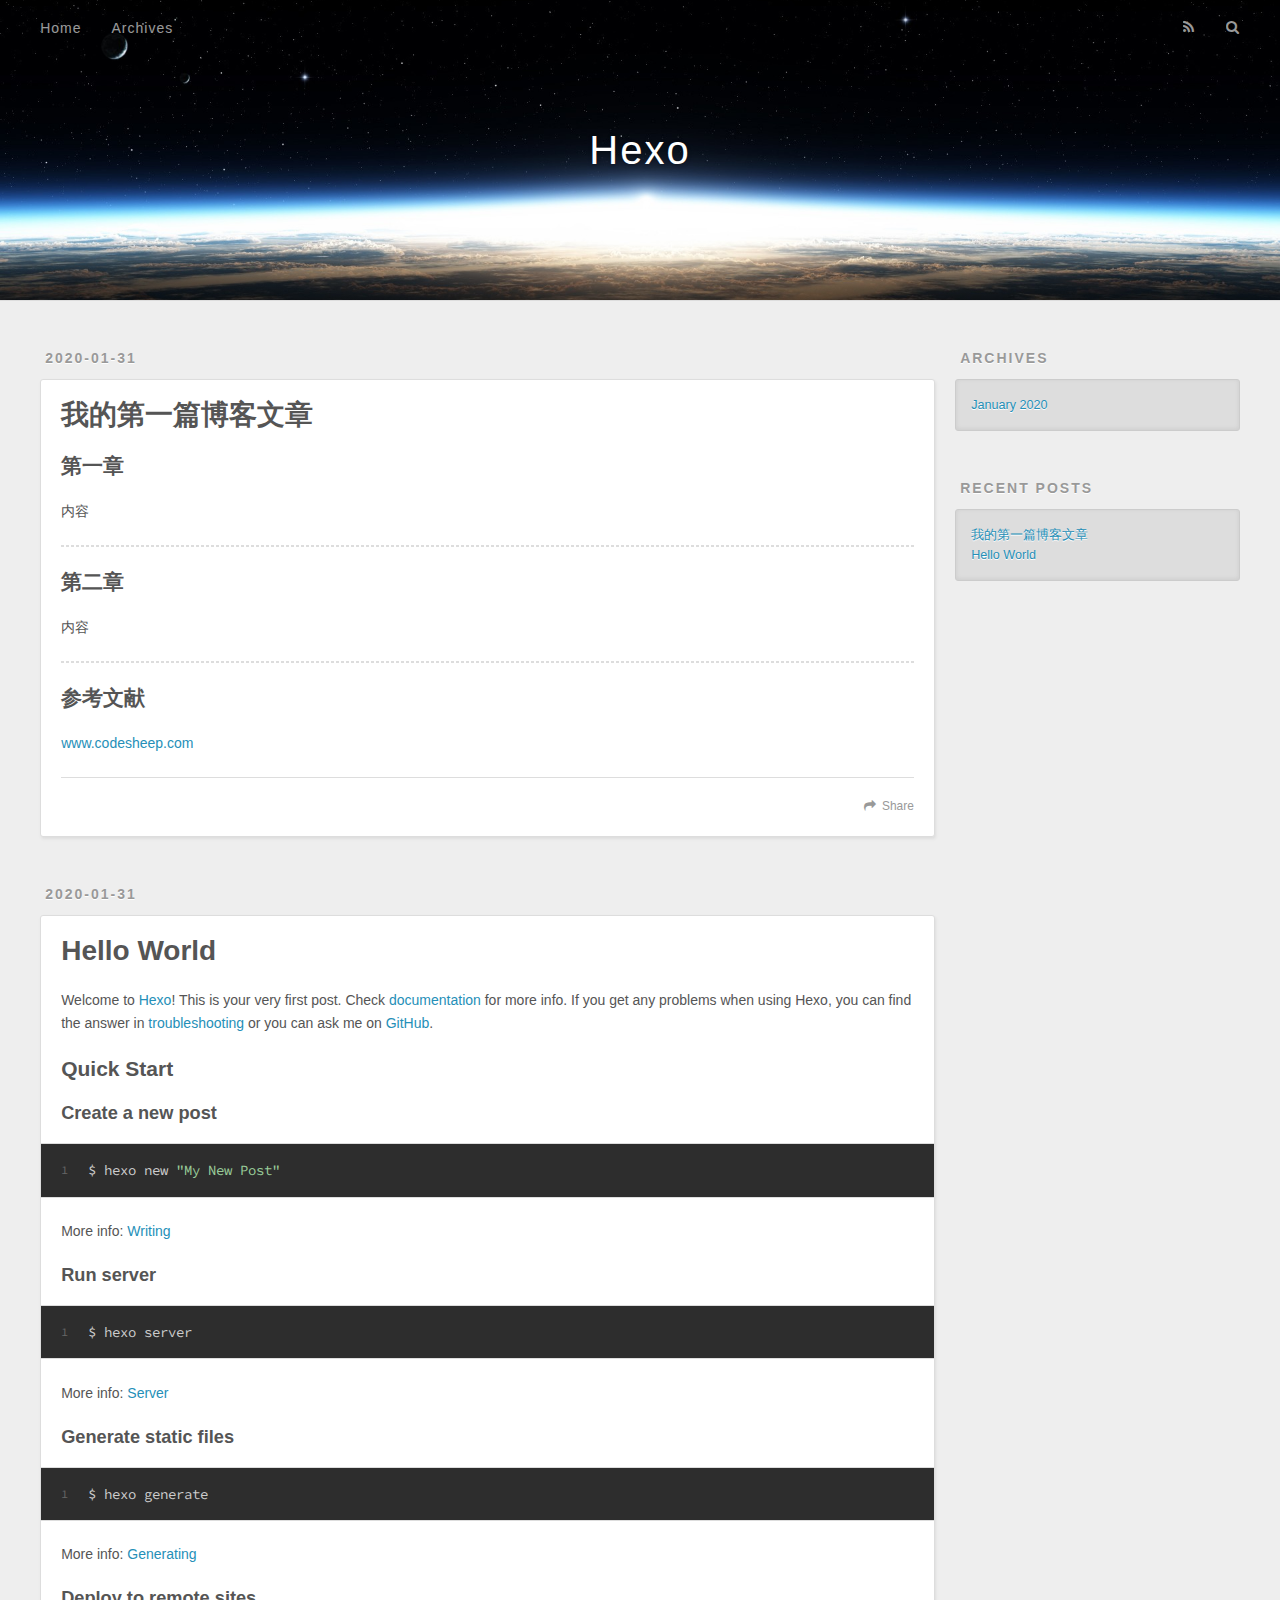
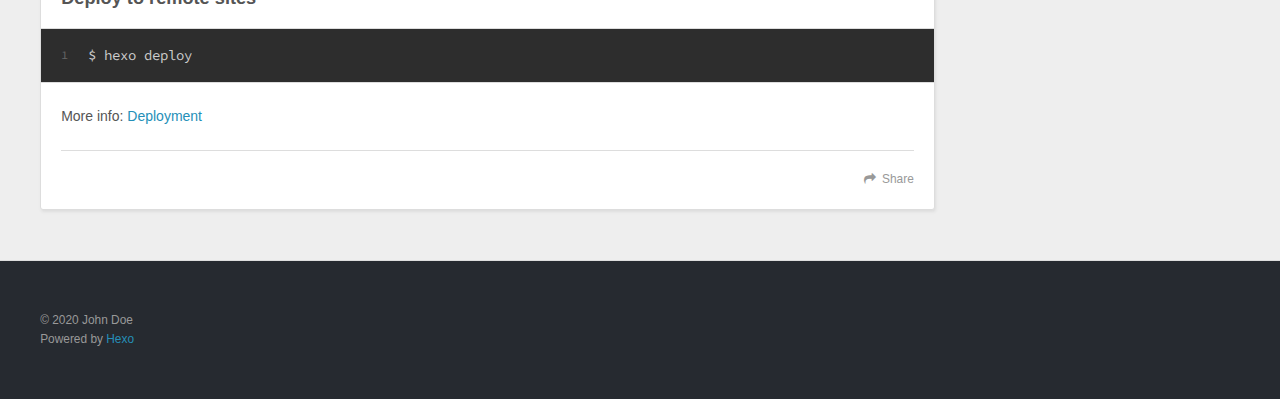
==== index.html @ 56071bf9 "Site updated: 2020-01-31 13:35:33" ====
<!DOCTYPE html>
<html>
<head>
  <meta charset="utf-8">
  

  
  <title>Hexo</title>
  <meta name="viewport" content="width=device-width, initial-scale=1, maximum-scale=1">
  <meta property="og:type" content="website">
<meta property="og:title" content="Hexo">
<meta property="og:url" content="http://yoursite.com/index.html">
<meta property="og:site_name" content="Hexo">
<meta property="og:locale" content="en_US">
<meta property="article:author" content="John Doe">
<meta name="twitter:card" content="summary">
  
    <link rel="alternate" href="/atom.xml" title="Hexo" type="application/atom+xml">
  
  
    <link rel="icon" href="/favicon.png">
  
  
    <link href="//fonts.googleapis.com/css?family=Source+Code+Pro" rel="stylesheet" type="text/css">
  
  
<link rel="stylesheet" href="/css/style.css">

<meta name="generator" content="Hexo 4.2.0"></head>

<body>
  <div id="container">
    <div id="wrap">
      <header id="header">
  <div id="banner"></div>
  <div id="header-outer" class="outer">
    <div id="header-title" class="inner">
      <h1 id="logo-wrap">
        <a href="/" id="logo">Hexo</a>
      </h1>
      
    </div>
    <div id="header-inner" class="inner">
      <nav id="main-nav">
        <a id="main-nav-toggle" class="nav-icon"></a>
        
          <a class="main-nav-link" href="/">Home</a>
        
          <a class="main-nav-link" href="/archives">Archives</a>
        
      </nav>
      <nav id="sub-nav">
        
          <a id="nav-rss-link" class="nav-icon" href="/atom.xml" title="RSS Feed"></a>
        
        <a id="nav-search-btn" class="nav-icon" title="Search"></a>
      </nav>
      <div id="search-form-wrap">
        <form action="//google.com/search" method="get" accept-charset="UTF-8" class="search-form"><input type="search" name="q" class="search-form-input" placeholder="Search"><button type="submit" class="search-form-submit">&#xF002;</button><input type="hidden" name="sitesearch" value="http://yoursite.com"></form>
      </div>
    </div>
  </div>
</header>
      <div class="outer">
        <section id="main">
  
    <article id="post-我的第一篇博客文章" class="article article-type-post" itemscope itemprop="blogPost">
  <div class="article-meta">
    <a href="/2020/01/31/%E6%88%91%E7%9A%84%E7%AC%AC%E4%B8%80%E7%AF%87%E5%8D%9A%E5%AE%A2%E6%96%87%E7%AB%A0/" class="article-date">
  <time datetime="2020-01-31T03:49:19.000Z" itemprop="datePublished">2020-01-31</time>
</a>
    
  </div>
  <div class="article-inner">
    
    
      <header class="article-header">
        
  
    <h1 itemprop="name">
      <a class="article-title" href="/2020/01/31/%E6%88%91%E7%9A%84%E7%AC%AC%E4%B8%80%E7%AF%87%E5%8D%9A%E5%AE%A2%E6%96%87%E7%AB%A0/">我的第一篇博客文章</a>
    </h1>
  

      </header>
    
    <div class="article-entry" itemprop="articleBody">
      
        <h2 id="第一章"><a href="#第一章" class="headerlink" title="第一章"></a>第一章</h2><p>内容</p>
<hr>
<h2 id="第二章"><a href="#第二章" class="headerlink" title="第二章"></a>第二章</h2><p>内容</p>
<hr>
<h2 id="参考文献"><a href="#参考文献" class="headerlink" title="参考文献"></a>参考文献</h2><p><a href="http://www.codesheep.com" target="_blank" rel="noopener">www.codesheep.com</a></p>

      
    </div>
    <footer class="article-footer">
      <a data-url="http://yoursite.com/2020/01/31/%E6%88%91%E7%9A%84%E7%AC%AC%E4%B8%80%E7%AF%87%E5%8D%9A%E5%AE%A2%E6%96%87%E7%AB%A0/" data-id="ck61n4rjo0001m0rb6gcvgv4h" class="article-share-link">Share</a>
      
      
    </footer>
  </div>
  
</article>


  
    <article id="post-hello-world" class="article article-type-post" itemscope itemprop="blogPost">
  <div class="article-meta">
    <a href="/2020/01/31/hello-world/" class="article-date">
  <time datetime="2020-01-31T03:41:50.326Z" itemprop="datePublished">2020-01-31</time>
</a>
    
  </div>
  <div class="article-inner">
    
    
      <header class="article-header">
        
  
    <h1 itemprop="name">
      <a class="article-title" href="/2020/01/31/hello-world/">Hello World</a>
    </h1>
  

      </header>
    
    <div class="article-entry" itemprop="articleBody">
      
        <p>Welcome to <a href="https://hexo.io/" target="_blank" rel="noopener">Hexo</a>! This is your very first post. Check <a href="https://hexo.io/docs/" target="_blank" rel="noopener">documentation</a> for more info. If you get any problems when using Hexo, you can find the answer in <a href="https://hexo.io/docs/troubleshooting.html" target="_blank" rel="noopener">troubleshooting</a> or you can ask me on <a href="https://github.com/hexojs/hexo/issues" target="_blank" rel="noopener">GitHub</a>.</p>
<h2 id="Quick-Start"><a href="#Quick-Start" class="headerlink" title="Quick Start"></a>Quick Start</h2><h3 id="Create-a-new-post"><a href="#Create-a-new-post" class="headerlink" title="Create a new post"></a>Create a new post</h3><figure class="highlight bash"><table><tr><td class="gutter"><pre><span class="line">1</span><br></pre></td><td class="code"><pre><span class="line">$ hexo new <span class="string">"My New Post"</span></span><br></pre></td></tr></table></figure>

<p>More info: <a href="https://hexo.io/docs/writing.html" target="_blank" rel="noopener">Writing</a></p>
<h3 id="Run-server"><a href="#Run-server" class="headerlink" title="Run server"></a>Run server</h3><figure class="highlight bash"><table><tr><td class="gutter"><pre><span class="line">1</span><br></pre></td><td class="code"><pre><span class="line">$ hexo server</span><br></pre></td></tr></table></figure>

<p>More info: <a href="https://hexo.io/docs/server.html" target="_blank" rel="noopener">Server</a></p>
<h3 id="Generate-static-files"><a href="#Generate-static-files" class="headerlink" title="Generate static files"></a>Generate static files</h3><figure class="highlight bash"><table><tr><td class="gutter"><pre><span class="line">1</span><br></pre></td><td class="code"><pre><span class="line">$ hexo generate</span><br></pre></td></tr></table></figure>

<p>More info: <a href="https://hexo.io/docs/generating.html" target="_blank" rel="noopener">Generating</a></p>
<h3 id="Deploy-to-remote-sites"><a href="#Deploy-to-remote-sites" class="headerlink" title="Deploy to remote sites"></a>Deploy to remote sites</h3><figure class="highlight bash"><table><tr><td class="gutter"><pre><span class="line">1</span><br></pre></td><td class="code"><pre><span class="line">$ hexo deploy</span><br></pre></td></tr></table></figure>

<p>More info: <a href="https://hexo.io/docs/one-command-deployment.html" target="_blank" rel="noopener">Deployment</a></p>

      
    </div>
    <footer class="article-footer">
      <a data-url="http://yoursite.com/2020/01/31/hello-world/" data-id="ck61n4ris0000m0rba8dwfz53" class="article-share-link">Share</a>
      
      
    </footer>
  </div>
  
</article>


  


</section>
        
          <aside id="sidebar">
  
    

  
    

  
    
  
    
  <div class="widget-wrap">
    <h3 class="widget-title">Archives</h3>
    <div class="widget">
      <ul class="archive-list"><li class="archive-list-item"><a class="archive-list-link" href="/archives/2020/01/">January 2020</a></li></ul>
    </div>
  </div>


  
    
  <div class="widget-wrap">
    <h3 class="widget-title">Recent Posts</h3>
    <div class="widget">
      <ul>
        
          <li>
            <a href="/2020/01/31/%E6%88%91%E7%9A%84%E7%AC%AC%E4%B8%80%E7%AF%87%E5%8D%9A%E5%AE%A2%E6%96%87%E7%AB%A0/">我的第一篇博客文章</a>
          </li>
        
          <li>
            <a href="/2020/01/31/hello-world/">Hello World</a>
          </li>
        
      </ul>
    </div>
  </div>

  
</aside>
        
      </div>
      <footer id="footer">
  
  <div class="outer">
    <div id="footer-info" class="inner">
      &copy; 2020 John Doe<br>
      Powered by <a href="http://hexo.io/" target="_blank">Hexo</a>
    </div>
  </div>
</footer>
    </div>
    <nav id="mobile-nav">
  
    <a href="/" class="mobile-nav-link">Home</a>
  
    <a href="/archives" class="mobile-nav-link">Archives</a>
  
</nav>
    

<script src="//ajax.googleapis.com/ajax/libs/jquery/2.0.3/jquery.min.js"></script>


  
<link rel="stylesheet" href="/fancybox/jquery.fancybox.css">

  
<script src="/fancybox/jquery.fancybox.pack.js"></script>




<script src="/js/script.js"></script>




  </div>
</body>
</html>
---- css/style.css ----
body {
  width: 100%;
}
body:before,
body:after {
  content: "";
  display: table;
}
body:after {
  clear: both;
}
html,
body,
div,
span,
applet,
object,
iframe,
h1,
h2,
h3,
h4,
h5,
h6,
p,
blockquote,
pre,
a,
abbr,
acronym,
address,
big,
cite,
code,
del,
dfn,
em,
img,
ins,
kbd,
q,
s,
samp,
small,
strike,
strong,
sub,
sup,
tt,
var,
dl,
dt,
dd,
ol,
ul,
li,
fieldset,
form,
label,
legend,
table,
caption,
tbody,
tfoot,
thead,
tr,
th,
td {
  margin: 0;
  padding: 0;
  border: 0;
  outline: 0;
  font-weight: inherit;
  font-style: inherit;
  font-family: inherit;
  font-size: 100%;
  vertical-align: baseline;
}
body {
  line-height: 1;
  color: #000;
  background: #fff;
}
ol,
ul {
  list-style: none;
}
table {
  border-collapse: separate;
  border-spacing: 0;
  vertical-align: middle;
}
caption,
th,
td {
  text-align: left;
  font-weight: normal;
  vertical-align: middle;
}
a img {
  border: none;
}
input,
button {
  margin: 0;
  padding: 0;
}
input::-moz-focus-inner,
button::-moz-focus-inner {
  border: 0;
  padding: 0;
}
@font-face {
  font-family: FontAwesome;
  font-style: normal;
  font-weight: normal;
  src: url("fonts/fontawesome-webfont.eot?v=#4.0.3");
  src: url("fonts/fontawesome-webfont.eot?#iefix&v=#4.0.3") format("embedded-opentype"), url("fonts/fontawesome-webfont.woff?v=#4.0.3") format("woff"), url("fonts/fontawesome-webfont.ttf?v=#4.0.3") format("truetype"), url("fonts/fontawesome-webfont.svg#fontawesomeregular?v=#4.0.3") format("svg");
}
html,
body,
#container {
  height: 100%;
}
body {
  background: #eee;
  font: 14px -apple-system, BlinkMacSystemFont, "Segoe UI", "Roboto", "Oxygen", "Ubuntu", "Cantarell", "Fira Sans", "Droid Sans", "Helvetica Neue", sans-serif;
  -webkit-text-size-adjust: 100%;
}
.outer {
  max-width: 1220px;
  margin: 0 auto;
  padding: 0 20px;
}
.outer:before,
.outer:after {
  content: "";
  display: table;
}
.outer:after {
  clear: both;
}
.inner {
  display: inline;
  float: left;
  width: 98.33333333333333%;
  margin: 0 0.833333333333333%;
}
.left,
.alignleft {
  float: left;
}
.right,
.alignright {
  float: right;
}
.clear {
  clear: both;
}
#container {
  position: relative;
}
.mobile-nav-on {
  overflow: hidden;
}
#wrap {
  height: 100%;
  width: 100%;
  position: absolute;
  top: 0;
  left: 0;
  -webkit-transition: 0.2s ease-out;
  -moz-transition: 0.2s ease-out;
  -ms-transition: 0.2s ease-out;
  transition: 0.2s ease-out;
  z-index: 1;
  background: #eee;
}
.mobile-nav-on #wrap {
  left: 280px;
}
@media screen and (min-width: 768px) {
  #main {
    display: inline;
    float: left;
    width: 73.33333333333333%;
    margin: 0 0.833333333333333%;
  }
}
.article-date,
.article-category-link,
.archive-year,
.widget-title {
  text-decoration: none;
  text-transform: uppercase;
  letter-spacing: 2px;
  color: #999;
  margin-bottom: 1em;
  margin-left: 5px;
  line-height: 1em;
  text-shadow: 0 1px #fff;
  font-weight: bold;
}
.article-inner,
.archive-article-inner {
  background: #fff;
  -webkit-box-shadow: 1px 2px 3px #ddd;
  box-shadow: 1px 2px 3px #ddd;
  border: 1px solid #ddd;
  border-radius: 3px;
}
.article-entry h1,
.widget h1 {
  font-size: 2em;
}
.article-entry h2,
.widget h2 {
  font-size: 1.5em;
}
.article-entry h3,
.widget h3 {
  font-size: 1.3em;
}
.article-entry h4,
.widget h4 {
  font-size: 1.2em;
}
.article-entry h5,
.widget h5 {
  font-size: 1em;
}
.article-entry h6,
.widget h6 {
  font-size: 1em;
  color: #999;
}
.article-entry hr,
.widget hr {
  border: 1px dashed #ddd;
}
.article-entry strong,
.widget strong {
  font-weight: bold;
}
.article-entry em,
.widget em,
.article-entry cite,
.widget cite {
  font-style: italic;
}
.article-entry sup,
.widget sup,
.article-entry sub,
.widget sub {
  font-size: 0.75em;
  line-height: 0;
  position: relative;
  vertical-align: baseline;
}
.article-entry sup,
.widget sup {
  top: -0.5em;
}
.article-entry sub,
.widget sub {
  bottom: -0.2em;
}
.article-entry small,
.widget small {
  font-size: 0.85em;
}
.article-entry acronym,
.widget acronym,
.article-entry abbr,
.widget abbr {
  border-bottom: 1px dotted;
}
.article-entry ul,
.widget ul,
.article-entry ol,
.widget ol,
.article-entry dl,
.widget dl {
  margin: 0 20px;
  line-height: 1.6em;
}
.article-entry ul ul,
.widget ul ul,
.article-entry ol ul,
.widget ol ul,
.article-entry ul ol,
.widget ul ol,
.article-entry ol ol,
.widget ol ol {
  margin-top: 0;
  margin-bottom: 0;
}
.article-entry ul,
.widget ul {
  list-style: disc;
}
.article-entry ol,
.widget ol {
  list-style: decimal;
}
.article-entry dt,
.widget dt {
  font-weight: bold;
}
#header {
  height: 300px;
  position: relative;
  border-bottom: 1px solid #ddd;
}
#header:before,
#header:after {
  content: "";
  position: absolute;
  left: 0;
  right: 0;
  height: 40px;
}
#header:before {
  top: 0;
  background: -webkit-linear-gradient(rgba(0,0,0,0.2), transparent);
  background: -moz-linear-gradient(rgba(0,0,0,0.2), transparent);
  background: -ms-linear-gradient(rgba(0,0,0,0.2), transparent);
  background: linear-gradient(rgba(0,0,0,0.2), transparent);
}
#header:after {
  bottom: 0;
  background: -webkit-linear-gradient(transparent, rgba(0,0,0,0.2));
  background: -moz-linear-gradient(transparent, rgba(0,0,0,0.2));
  background: -ms-linear-gradient(transparent, rgba(0,0,0,0.2));
  background: linear-gradient(transparent, rgba(0,0,0,0.2));
}
#header-outer {
  height: 100%;
  position: relative;
}
#header-inner {
  position: relative;
  overflow: hidden;
}
#banner {
  position: absolute;
  top: 0;
  left: 0;
  width: 100%;
  height: 100%;
  background: url("images/banner.jpg") center #000;
  -webkit-background-size: cover;
  -moz-background-size: cover;
  background-size: cover;
  z-index: -1;
}
#header-title {
  text-align: center;
  height: 40px;
  position: absolute;
  top: 50%;
  left: 0;
  margin-top: -20px;
}
#logo,
#subtitle {
  text-decoration: none;
  color: #fff;
  font-weight: 300;
  text-shadow: 0 1px 4px rgba(0,0,0,0.3);
}
#logo {
  font-size: 40px;
  line-height: 40px;
  letter-spacing: 2px;
}
#subtitle {
  font-size: 16px;
  line-height: 16px;
  letter-spacing: 1px;
}
#subtitle-wrap {
  margin-top: 16px;
}
#main-nav {
  float: left;
  margin-left: -15px;
}
.nav-icon,
.main-nav-link {
  float: left;
  color: #fff;
  opacity: 0.6;
  text-decoration: none;
  text-shadow: 0 1px rgba(0,0,0,0.2);
  -webkit-transition: opacity 0.2s;
  -moz-transition: opacity 0.2s;
  -ms-transition: opacity 0.2s;
  transition: opacity 0.2s;
  display: block;
  padding: 20px 15px;
}
.nav-icon:hover,
.main-nav-link:hover {
  opacity: 1;
}
.nav-icon {
  font-family: FontAwesome;
  text-align: center;
  font-size: 14px;
  width: 14px;
  height: 14px;
  padding: 20px 15px;
  position: relative;
  cursor: pointer;
}
.main-nav-link {
  font-weight: 300;
  letter-spacing: 1px;
}
@media screen and (max-width: 479px) {
  .main-nav-link {
    display: none;
  }
}
#main-nav-toggle {
  display: none;
}
#main-nav-toggle:before {
  content: "\f0c9";
}
@media screen and (max-width: 479px) {
  #main-nav-toggle {
    display: block;
  }
}
#sub-nav {
  float: right;
  margin-right: -15px;
}
#nav-rss-link:before {
  content: "\f09e";
}
#nav-search-btn:before {
  content: "\f002";
}
#search-form-wrap {
  position: absolute;
  top: 15px;
  width: 150px;
  height: 30px;
  right: -150px;
  opacity: 0;
  -webkit-transition: 0.2s ease-out;
  -moz-transition: 0.2s ease-out;
  -ms-transition: 0.2s ease-out;
  transition: 0.2s ease-out;
}
#search-form-wrap.on {
  opacity: 1;
  right: 0;
}
@media screen and (max-width: 479px) {
  #search-form-wrap {
    width: 100%;
    right: -100%;
  }
}
.search-form {
  position: absolute;
  top: 0;
  left: 0;
  right: 0;
  background: #fff;
  padding: 5px 15px;
  border-radius: 15px;
  -webkit-box-shadow: 0 0 10px rgba(0,0,0,0.3);
  box-shadow: 0 0 10px rgba(0,0,0,0.3);
}
.search-form-input {
  border: none;
  background: none;
  color: #555;
  width: 100%;
  font: 13px -apple-system, BlinkMacSystemFont, "Segoe UI", "Roboto", "Oxygen", "Ubuntu", "Cantarell", "Fira Sans", "Droid Sans", "Helvetica Neue", sans-serif;
  outline: none;
}
.search-form-input::-webkit-search-results-decoration,
.search-form-input::-webkit-search-cancel-button {
  -webkit-appearance: none;
}
.search-form-submit {
  position: absolute;
  top: 50%;
  right: 10px;
  margin-top: -7px;
  font: 13px FontAwesome;
  border: none;
  background: none;
  color: #bbb;
  cursor: pointer;
}
.search-form-submit:hover,
.search-form-submit:focus {
  color: #777;
}
.article {
  margin: 50px 0;
}
.article-inner {
  overflow: hidden;
}
.article-meta:before,
.article-meta:after {
  content: "";
  display: table;
}
.article-meta:after {
  clear: both;
}
.article-date {
  float: left;
}
.article-category {
  float: left;
  line-height: 1em;
  color: #ccc;
  text-shadow: 0 1px #fff;
  margin-left: 8px;
}
.article-category:before {
  content: "\2022";
}
.article-category-link {
  margin: 0 12px 1em;
}
.article-header {
  padding: 20px 20px 0;
}
.article-title {
  text-decoration: none;
  font-size: 2em;
  font-weight: bold;
  color: #555;
  line-height: 1.1em;
  -webkit-transition: color 0.2s;
  -moz-transition: color 0.2s;
  -ms-transition: color 0.2s;
  transition: color 0.2s;
}
a.article-title:hover {
  color: #258fb8;
}
.article-entry {
  color: #555;
  padding: 0 20px;
}
.article-entry:before,
.article-entry:after {
  content: "";
  display: table;
}
.article-entry:after {
  clear: both;
}
.article-entry p,
.article-entry table {
  line-height: 1.6em;
  margin: 1.6em 0;
}
.article-entry h1,
.article-entry h2,
.article-entry h3,
.article-entry h4,
.article-entry h5,
.article-entry h6 {
  font-weight: bold;
}
.article-entry h1,
.article-entry h2,
.article-entry h3,
.article-entry h4,
.article-entry h5,
.article-entry h6 {
  line-height: 1.1em;
  margin: 1.1em 0;
}
.article-entry a {
  color: #258fb8;
  text-decoration: none;
}
.article-entry a:hover {
  text-decoration: underline;
}
.article-entry ul,
.article-entry ol,
.article-entry dl {
  margin-top: 1.6em;
  margin-bottom: 1.6em;
}
.article-entry img,
.article-entry video {
  max-width: 100%;
  height: auto;
  display: block;
  margin: auto;
}
.article-entry iframe {
  border: none;
}
.article-entry table {
  width: 100%;
  border-collapse: collapse;
  border-spacing: 0;
}
.article-entry th {
  font-weight: bold;
  border-bottom: 3px solid #ddd;
  padding-bottom: 0.5em;
}
.article-entry td {
  border-bottom: 1px solid #ddd;
  padding: 10px 0;
}
.article-entry blockquote {
  font-family: Georgia, "Times New Roman", serif;
  font-size: 1.4em;
  margin: 1.6em 20px;
  text-align: center;
}
.article-entry blockquote footer {
  font-size: 14px;
  margin: 1.6em 0;
  font-family: -apple-system, BlinkMacSystemFont, "Segoe UI", "Roboto", "Oxygen", "Ubuntu", "Cantarell", "Fira Sans", "Droid Sans", "Helvetica Neue", sans-serif;
}
.article-entry blockquote footer cite:before {
  content: "—";
  padding: 0 0.5em;
}
.article-entry .pullquote {
  text-align: left;
  width: 45%;
  margin: 0;
}
.article-entry .pullquote.left {
  margin-left: 0.5em;
  margin-right: 1em;
}
.article-entry .pullquote.right {
  margin-right: 0.5em;
  margin-left: 1em;
}
.article-entry .caption {
  color: #999;
  display: block;
  font-size: 0.9em;
  margin-top: 0.5em;
  position: relative;
  text-align: center;
}
.article-entry .video-container {
  position: relative;
  padding-top: 56.25%;
  height: 0;
  overflow: hidden;
}
.article-entry .video-container iframe,
.article-entry .video-container object,
.article-entry .video-container embed {
  position: absolute;
  top: 0;
  left: 0;
  width: 100%;
  height: 100%;
  margin-top: 0;
}
.article-more-link a {
  display: inline-block;
  line-height: 1em;
  padding: 6px 15px;
  border-radius: 15px;
  background: #eee;
  color: #999;
  text-shadow: 0 1px #fff;
  text-decoration: none;
}
.article-more-link a:hover {
  background: #258fb8;
  color: #fff;
  text-decoration: none;
  text-shadow: 0 1px #1e7293;
}
.article-footer {
  font-size: 0.85em;
  line-height: 1.6em;
  border-top: 1px solid #ddd;
  padding-top: 1.6em;
  margin: 0 20px 20px;
}
.article-footer:before,
.article-footer:after {
  content: "";
  display: table;
}
.article-footer:after {
  clear: both;
}
.article-footer a {
  color: #999;
  text-decoration: none;
}
.article-footer a:hover {
  color: #555;
}
.article-tag-list-item {
  float: left;
  margin-right: 10px;
}
.article-tag-list-link:before {
  content: "#";
}
.article-comment-link {
  float: right;
}
.article-comment-link:before {
  content: "\f075";
  font-family: FontAwesome;
  padding-right: 8px;
}
.article-share-link {
  cursor: pointer;
  float: right;
  margin-left: 20px;
}
.article-share-link:before {
  content: "\f064";
  font-family: FontAwesome;
  padding-right: 6px;
}
#article-nav {
  position: relative;
}
#article-nav:before,
#article-nav:after {
  content: "";
  display: table;
}
#article-nav:after {
  clear: both;
}
@media screen and (min-width: 768px) {
  #article-nav {
    margin: 50px 0;
  }
  #article-nav:before {
    width: 8px;
    height: 8px;
    position: absolute;
    top: 50%;
    left: 50%;
    margin-top: -4px;
    margin-left: -4px;
    content: "";
    border-radius: 50%;
    background: #ddd;
    -webkit-box-shadow: 0 1px 2px #fff;
    box-shadow: 0 1px 2px #fff;
  }
}
.article-nav-link-wrap {
  text-decoration: none;
  text-shadow: 0 1px #fff;
  color: #999;
  -webkit-box-sizing: border-box;
  -moz-box-sizing: border-box;
  box-sizing: border-box;
  margin-top: 50px;
  text-align: center;
  display: block;
}
.article-nav-link-wrap:hover {
  color: #555;
}
@media screen and (min-width: 768px) {
  .article-nav-link-wrap {
    width: 50%;
    margin-top: 0;
  }
}
@media screen and (min-width: 768px) {
  #article-nav-newer {
    float: left;
    text-align: right;
    padding-right: 20px;
  }
}
@media screen and (min-width: 768px) {
  #article-nav-older {
    float: right;
    text-align: left;
    padding-left: 20px;
  }
}
.article-nav-caption {
  text-transform: uppercase;
  letter-spacing: 2px;
  color: #ddd;
  line-height: 1em;
  font-weight: bold;
}
#article-nav-newer .article-nav-caption {
  margin-right: -2px;
}
.article-nav-title {
  font-size: 0.85em;
  line-height: 1.6em;
  margin-top: 0.5em;
}
.article-share-box {
  position: absolute;
  display: none;
  background: #fff;
  -webkit-box-shadow: 1px 2px 10px rgba(0,0,0,0.2);
  box-shadow: 1px 2px 10px rgba(0,0,0,0.2);
  border-radius: 3px;
  margin-left: -145px;
  overflow: hidden;
  z-index: 1;
}
.article-share-box.on {
  display: block;
}
.article-share-input {
  width: 100%;
  background: none;
  -webkit-box-sizing: border-box;
  -moz-box-sizing: border-box;
  box-sizing: border-box;
  font: 14px -apple-system, BlinkMacSystemFont, "Segoe UI", "Roboto", "Oxygen", "Ubuntu", "Cantarell", "Fira Sans", "Droid Sans", "Helvetica Neue", sans-serif;
  padding: 0 15px;
  color: #555;
  outline: none;
  border: 1px solid #ddd;
  border-radius: 3px 3px 0 0;
  height: 36px;
  line-height: 36px;
}
.article-share-links {
  background: #eee;
}
.article-share-links:before,
.article-share-links:after {
  content: "";
  display: table;
}
.article-share-links:after {
  clear: both;
}
.article-share-twitter,
.article-share-facebook,
.article-share-pinterest,
.article-share-google {
  width: 50px;
  height: 36px;
  display: block;
  float: left;
  position: relative;
  color: #999;
  text-shadow: 0 1px #fff;
}
.article-share-twitter:before,
.article-share-facebook:before,
.article-share-pinterest:before,
.article-share-google:before {
  font-size: 20px;
  font-family: FontAwesome;
  width: 20px;
  height: 20px;
  position: absolute;
  top: 50%;
  left: 50%;
  margin-top: -10px;
  margin-left: -10px;
  text-align: center;
}
.article-share-twitter:hover,
.article-share-facebook:hover,
.article-share-pinterest:hover,
.article-share-google:hover {
  color: #fff;
}
.article-share-twitter:before {
  content: "\f099";
}
.article-share-twitter:hover {
  background: #00aced;
  text-shadow: 0 1px #008abe;
}
.article-share-facebook:before {
  content: "\f09a";
}
.article-share-facebook:hover {
  background: #3b5998;
  text-shadow: 0 1px #2f477a;
}
.article-share-pinterest:before {
  content: "\f0d2";
}
.article-share-pinterest:hover {
  background: #cb2027;
  text-shadow: 0 1px #a21a1f;
}
.article-share-google:before {
  content: "\f0d5";
}
.article-share-google:hover {
  background: #dd4b39;
  text-shadow: 0 1px #be3221;
}
.article-gallery {
  background: #000;
  position: relative;
}
.article-gallery-photos {
  position: relative;
  overflow: hidden;
}
.article-gallery-img {
  display: none;
  max-width: 100%;
}
.article-gallery-img:first-child {
  display: block;
}
.article-gallery-img.loaded {
  position: absolute;
  display: block;
}
.article-gallery-img img {
  display: block;
  max-width: 100%;
  margin: 0 auto;
}
#comments {
  background: #fff;
  -webkit-box-shadow: 1px 2px 3px #ddd;
  box-shadow: 1px 2px 3px #ddd;
  padding: 20px;
  border: 1px solid #ddd;
  border-radius: 3px;
  margin: 50px 0;
}
#comments a {
  color: #258fb8;
}
.archives-wrap {
  margin: 50px 0;
}
.archives:before,
.archives:after {
  content: "";
  display: table;
}
.archives:after {
  clear: both;
}
.archive-year-wrap {
  margin-bottom: 1em;
}
.archives {
  -webkit-column-gap: 10px;
  -moz-column-gap: 10px;
  column-gap: 10px;
}
@media screen and (min-width: 480px) and (max-width: 767px) {
  .archives {
    -webkit-column-count: 2;
    -moz-column-count: 2;
    column-count: 2;
  }
}
@media screen and (min-width: 768px) {
  .archives {
    -webkit-column-count: 3;
    -moz-column-count: 3;
    column-count: 3;
  }
}
.archive-article {
  -webkit-column-break-inside: avoid;
  page-break-inside: avoid;
  overflow: hidden;
  break-inside: avoid-column;
}
.archive-article-inner {
  padding: 10px;
  margin-bottom: 15px;
}
.archive-article-title {
  text-decoration: none;
  font-weight: bold;
  color: #555;
  -webkit-transition: color 0.2s;
  -moz-transition: color 0.2s;
  -ms-transition: color 0.2s;
  transition: color 0.2s;
  line-height: 1.6em;
}
.archive-article-title:hover {
  color: #258fb8;
}
.archive-article-footer {
  margin-top: 1em;
}
.archive-article-date {
  color: #999;
  text-decoration: none;
  font-size: 0.85em;
  line-height: 1em;
  margin-bottom: 0.5em;
  display: block;
}
#page-nav {
  margin: 50px auto;
  background: #fff;
  -webkit-box-shadow: 1px 2px 3px #ddd;
  box-shadow: 1px 2px 3px #ddd;
  border: 1px solid #ddd;
  border-radius: 3px;
  text-align: center;
  color: #999;
  overflow: hidden;
}
#page-nav:before,
#page-nav:after {
  content: "";
  display: table;
}
#page-nav:after {
  clear: both;
}
#page-nav a,
#page-nav span {
  padding: 10px 20px;
  line-height: 1;
  height: 2ex;
}
#page-nav a {
  color: #999;
  text-decoration: none;
}
#page-nav a:hover {
  background: #999;
  color: #fff;
}
#page-nav .prev {
  float: left;
}
#page-nav .next {
  float: right;
}
#page-nav .page-number {
  display: inline-block;
}
@media screen and (max-width: 479px) {
  #page-nav .page-number {
    display: none;
  }
}
#page-nav .current {
  color: #555;
  font-weight: bold;
}
#page-nav .space {
  color: #ddd;
}
#footer {
  background: #262a30;
  padding: 50px 0;
  border-top: 1px solid #ddd;
  color: #999;
}
#footer a {
  color: #258fb8;
  text-decoration: none;
}
#footer a:hover {
  text-decoration: underline;
}
#footer-info {
  line-height: 1.6em;
  font-size: 0.85em;
}
.article-entry pre,
.article-entry .highlight {
  background: #2d2d2d;
  margin: 0 -20px;
  padding: 15px 20px;
  border-style: solid;
  border-color: #ddd;
  border-width: 1px 0;
  overflow: auto;
  color: #ccc;
  line-height: 22.400000000000002px;
}
.article-entry .highlight .gutter pre,
.article-entry .gist .gist-file .gist-data .line-numbers {
  color: #666;
  font-size: 0.85em;
}
.article-entry pre,
.article-entry code {
  font-family: "Source Code Pro", Consolas, Monaco, Menlo, Consolas, monospace;
}
.article-entry code {
  background: #eee;
  text-shadow: 0 1px #fff;
  padding: 0 0.3em;
}
.article-entry pre code {
  background: none;
  text-shadow: none;
  padding: 0;
}
.article-entry .highlight pre {
  border: none;
  margin: 0;
  padding: 0;
}
.article-entry .highlight table {
  margin: 0;
  width: auto;
}
.article-entry .highlight td {
  border: none;
  padding: 0;
}
.article-entry .highlight figcaption {
  font-size: 0.85em;
  color: #999;
  line-height: 1em;
  margin-bottom: 1em;
}
.article-entry .highlight figcaption:before,
.article-entry .highlight figcaption:after {
  content: "";
  display: table;
}
.article-entry .highlight figcaption:after {
  clear: both;
}
.article-entry .highlight figcaption a {
  float: right;
}
.article-entry .highlight .gutter pre {
  text-align: right;
  padding-right: 20px;
}
.article-entry .highlight .line {
  height: 22.400000000000002px;
}
.article-entry .highlight .line.marked {
  background: #515151;
}
.article-entry .gist {
  margin: 0 -20px;
  border-style: solid;
  border-color: #ddd;
  border-width: 1px 0;
  background: #2d2d2d;
  padding: 15px 20px 15px 0;
}
.article-entry .gist .gist-file {
  border: none;
  font-family: "Source Code Pro", Consolas, Monaco, Menlo, Consolas, monospace;
  margin: 0;
}
.article-entry .gist .gist-file .gist-data {
  background: none;
  border: none;
}
.article-entry .gist .gist-file .gist-data .line-numbers {
  background: none;
  border: none;
  padding: 0 20px 0 0;
}
.article-entry .gist .gist-file .gist-data .line-data {
  padding: 0 !important;
}
.article-entry .gist .gist-file .highlight {
  margin: 0;
  padding: 0;
  border: none;
}
.article-entry .gist .gist-file .gist-meta {
  background: #2d2d2d;
  color: #999;
  font: 0.85em -apple-system, BlinkMacSystemFont, "Segoe UI", "Roboto", "Oxygen", "Ubuntu", "Cantarell", "Fira Sans", "Droid Sans", "Helvetica Neue", sans-serif;
  text-shadow: 0 0;
  padding: 0;
  margin-top: 1em;
  margin-left: 20px;
}
.article-entry .gist .gist-file .gist-meta a {
  color: #258fb8;
  font-weight: normal;
}
.article-entry .gist .gist-file .gist-meta a:hover {
  text-decoration: underline;
}
pre .comment,
pre .title {
  color: #999;
}
pre .variable,
pre .attribute,
pre .tag,
pre .regexp,
pre .ruby .constant,
pre .xml .tag .title,
pre .xml .pi,
pre .xml .doctype,
pre .html .doctype,
pre .css .id,
pre .css .class,
pre .css .pseudo {
  color: #f2777a;
}
pre .number,
pre .preprocessor,
pre .built_in,
pre .literal,
pre .params,
pre .constant {
  color: #f99157;
}
pre .class,
pre .ruby .class .title,
pre .css .rules .attribute {
  color: #9c9;
}
pre .string,
pre .value,
pre .inheritance,
pre .header,
pre .ruby .symbol,
pre .xml .cdata {
  color: #9c9;
}
pre .css .hexcolor {
  color: #6cc;
}
pre .function,
pre .python .decorator,
pre .python .title,
pre .ruby .function .title,
pre .ruby .title .keyword,
pre .perl .sub,
pre .javascript .title,
pre .coffeescript .title {
  color: #69c;
}
pre .keyword,
pre .javascript .function {
  color: #c9c;
}
@media screen and (max-width: 479px) {
  #mobile-nav {
    position: absolute;
    top: 0;
    left: 0;
    width: 280px;
    height: 100%;
    background: #191919;
    border-right: 1px solid #fff;
  }
}
@media screen and (max-width: 479px) {
  .mobile-nav-link {
    display: block;
    color: #999;
    text-decoration: none;
    padding: 15px 20px;
    font-weight: bold;
  }
  .mobile-nav-link:hover {
    color: #fff;
  }
}
@media screen and (min-width: 768px) {
  #sidebar {
    display: inline;
    float: left;
    width: 23.333333333333332%;
    margin: 0 0.833333333333333%;
  }
}
.widget-wrap {
  margin: 50px 0;
}
.widget {
  color: #777;
  text-shadow: 0 1px #fff;
  background: #ddd;
  -webkit-box-shadow: 0 -1px 4px #ccc inset;
  box-shadow: 0 -1px 4px #ccc inset;
  border: 1px solid #ccc;
  padding: 15px;
  border-radius: 3px;
}
.widget a {
  color: #258fb8;
  text-decoration: none;
}
.widget a:hover {
  text-decoration: underline;
}
.widget ul ul,
.widget ol ul,
.widget dl ul,
.widget ul ol,
.widget ol ol,
.widget dl ol,
.widget ul dl,
.widget ol dl,
.widget dl dl {
  margin-left: 15px;
  list-style: disc;
}
.widget {
  line-height: 1.6em;
  word-wrap: break-word;
  font-size: 0.9em;
}
.widget ul,
.widget ol {
  list-style: none;
  margin: 0;
}
.widget ul ul,
.widget ol ul,
.widget ul ol,
.widget ol ol {
  margin: 0 20px;
}
.widget ul ul,
.widget ol ul {
  list-style: disc;
}
.widget ul ol,
.widget ol ol {
  list-style: decimal;
}
.category-list-count,
.tag-list-count,
.archive-list-count {
  padding-left: 5px;
  color: #999;
  font-size: 0.85em;
}
.category-list-count:before,
.tag-list-count:before,
.archive-list-count:before {
  content: "(";
}
.category-list-count:after,
.tag-list-count:after,
.archive-list-count:after {
  content: ")";
}
.tagcloud a {
  margin-right: 5px;
  display: inline-block;
}
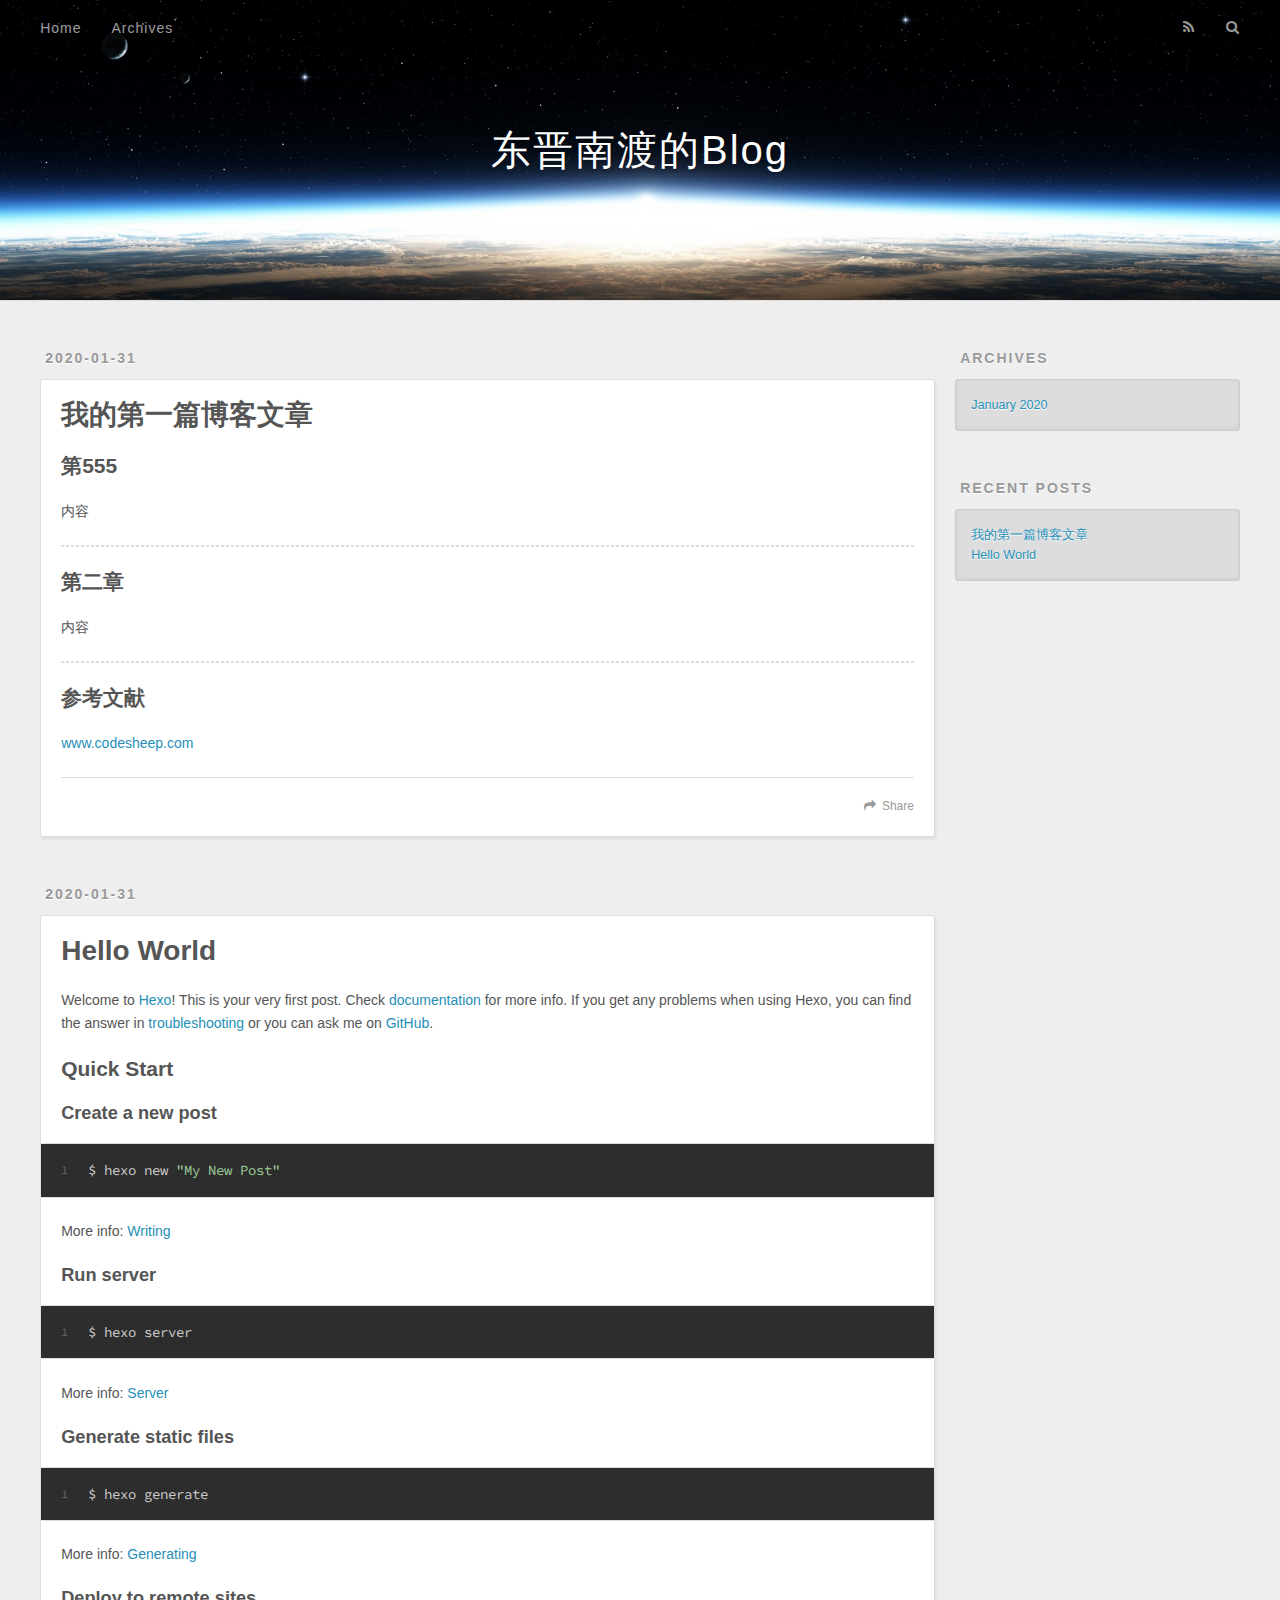
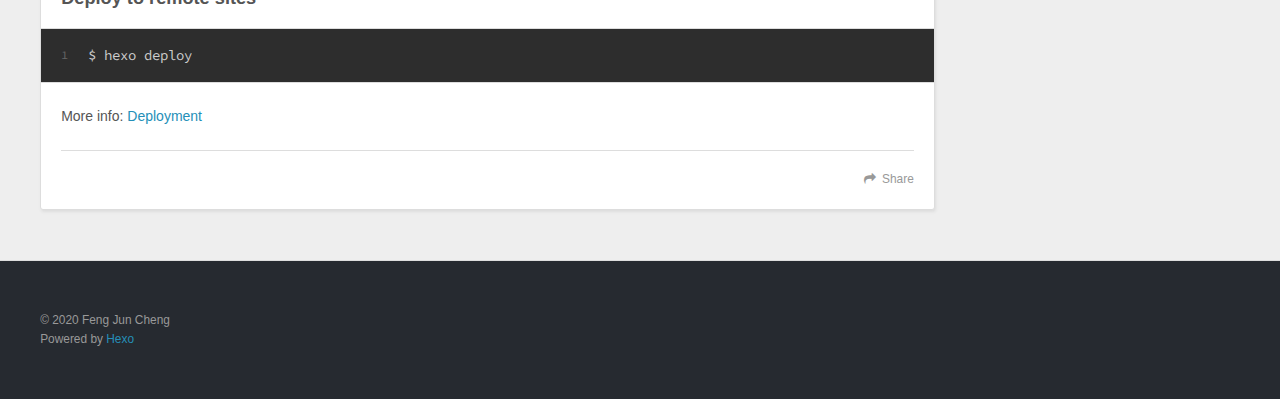
==== commit c4b584b2: "Site updated: 2020-01-31 13:47:40" ====
--- a/index.html
+++ b/index.html
@@ -5,17 +5,17 @@
   
 
   
-  <title>Hexo</title>
+  <title>东晋南渡的Blog</title>
   <meta name="viewport" content="width=device-width, initial-scale=1, maximum-scale=1">
   <meta property="og:type" content="website">
-<meta property="og:title" content="Hexo">
+<meta property="og:title" content="东晋南渡的Blog">
 <meta property="og:url" content="http://yoursite.com/index.html">
-<meta property="og:site_name" content="Hexo">
+<meta property="og:site_name" content="东晋南渡的Blog">
 <meta property="og:locale" content="en_US">
-<meta property="article:author" content="John Doe">
+<meta property="article:author" content="Feng Jun Cheng">
 <meta name="twitter:card" content="summary">
   
-    <link rel="alternate" href="/atom.xml" title="Hexo" type="application/atom+xml">
+    <link rel="alternate" href="/atom.xml" title="东晋南渡的Blog" type="application/atom+xml">
   
   
     <link rel="icon" href="/favicon.png">
@@ -36,7 +36,7 @@
   <div id="header-outer" class="outer">
     <div id="header-title" class="inner">
       <h1 id="logo-wrap">
-        <a href="/" id="logo">Hexo</a>
+        <a href="/" id="logo">东晋南渡的Blog</a>
       </h1>
       
     </div>
@@ -86,7 +86,7 @@
     
     <div class="article-entry" itemprop="articleBody">
       
-        <h2 id="第一章"><a href="#第一章" class="headerlink" title="第一章"></a>第一章</h2><p>内容</p>
+        <h2 id="第555"><a href="#第555" class="headerlink" title="第555"></a>第555</h2><p>内容</p>
 <hr>
 <h2 id="第二章"><a href="#第二章" class="headerlink" title="第二章"></a>第二章</h2><p>内容</p>
 <hr>
@@ -95,7 +95,7 @@
       
     </div>
     <footer class="article-footer">
-      <a data-url="http://yoursite.com/2020/01/31/%E6%88%91%E7%9A%84%E7%AC%AC%E4%B8%80%E7%AF%87%E5%8D%9A%E5%AE%A2%E6%96%87%E7%AB%A0/" data-id="ck61n4rjo0001m0rb6gcvgv4h" class="article-share-link">Share</a>
+      <a data-url="http://yoursite.com/2020/01/31/%E6%88%91%E7%9A%84%E7%AC%AC%E4%B8%80%E7%AF%87%E5%8D%9A%E5%AE%A2%E6%96%87%E7%AB%A0/" data-id="ck61quo2n00019krb6nt65yd7" class="article-share-link">Share</a>
       
       
     </footer>
@@ -144,7 +144,7 @@
       
     </div>
     <footer class="article-footer">
-      <a data-url="http://yoursite.com/2020/01/31/hello-world/" data-id="ck61n4ris0000m0rba8dwfz53" class="article-share-link">Share</a>
+      <a data-url="http://yoursite.com/2020/01/31/hello-world/" data-id="ck61quo2h00009krbhvbmhww7" class="article-share-link">Share</a>
       
       
     </footer>
@@ -204,7 +204,7 @@
   
   <div class="outer">
     <div id="footer-info" class="inner">
-      &copy; 2020 John Doe<br>
+      &copy; 2020 Feng Jun Cheng<br>
       Powered by <a href="http://hexo.io/" target="_blank">Hexo</a>
     </div>
   </div>
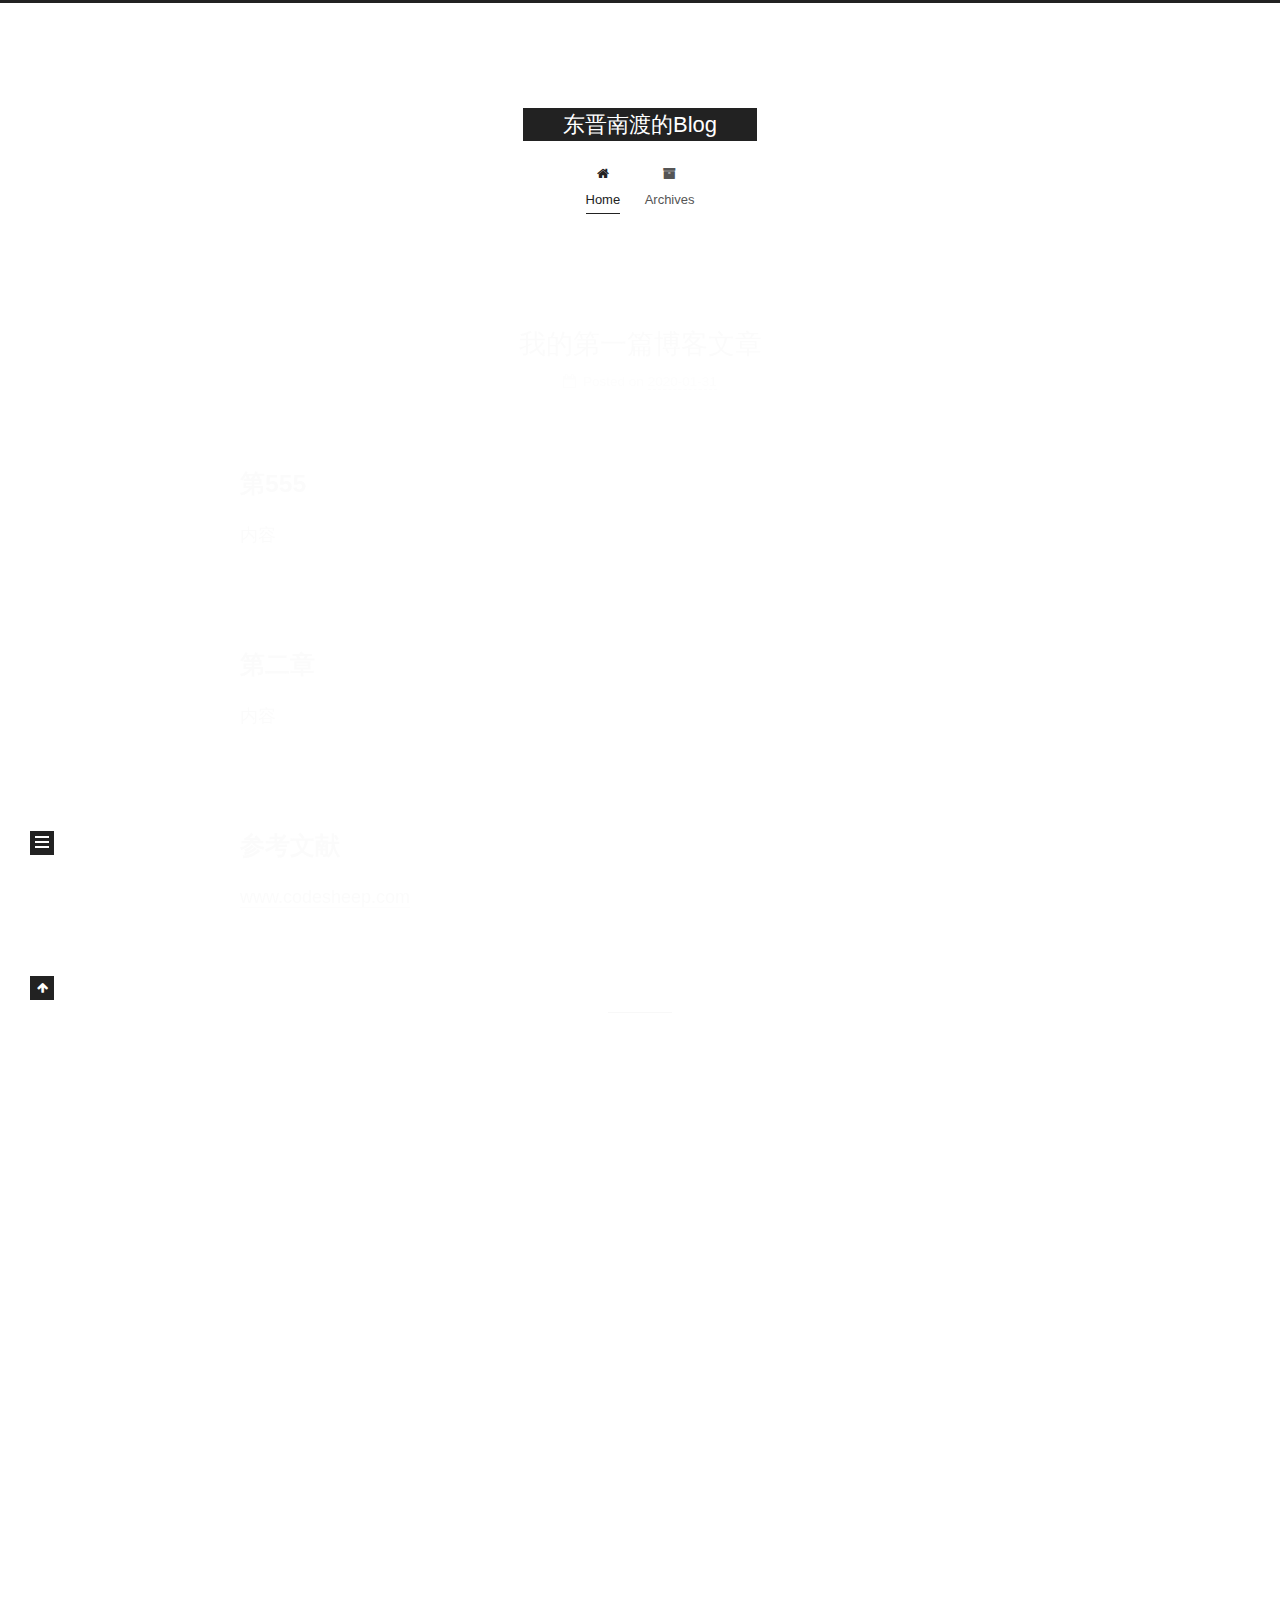
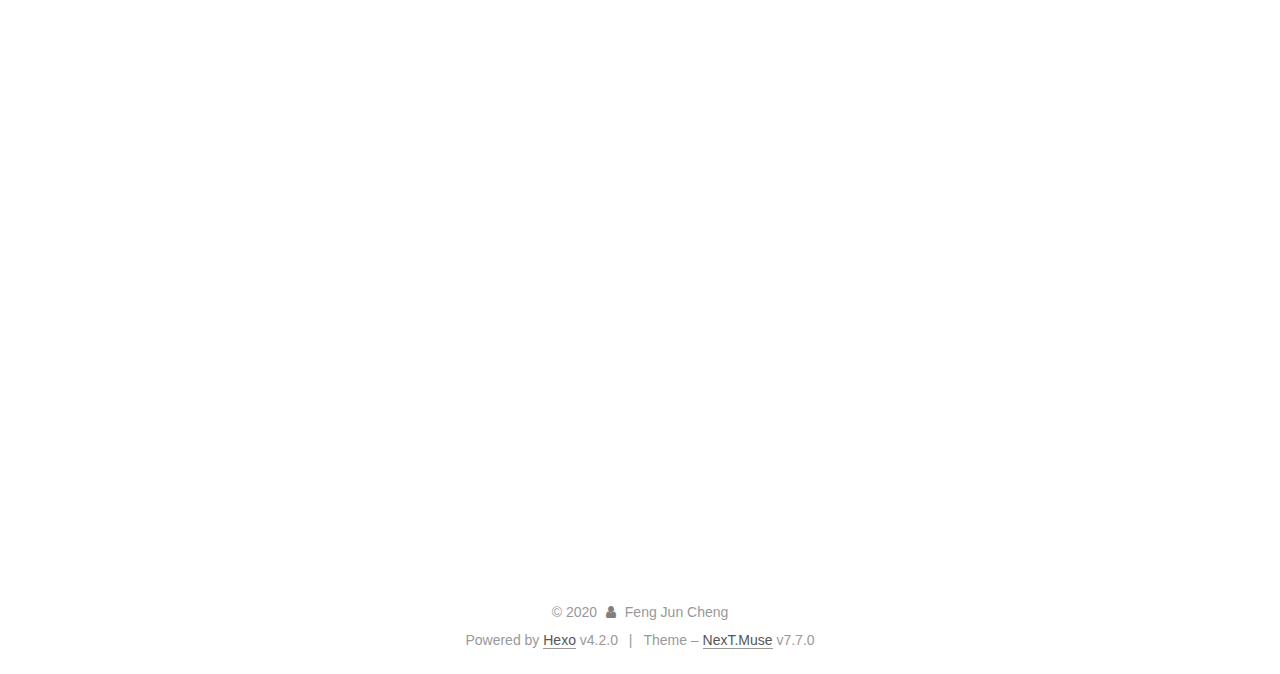
==== commit b3304f56: "Site updated: 2020-01-31 15:48:24" ====
--- a/index.html
+++ b/index.html
@@ -1,12 +1,51 @@
 <!DOCTYPE html>
-<html>
+<html lang="en">
 <head>
-  <meta charset="utf-8">
-  
-
-  
-  <title>东晋南渡的Blog</title>
-  <meta name="viewport" content="width=device-width, initial-scale=1, maximum-scale=1">
+  <meta charset="UTF-8">
+<meta name="viewport" content="width=device-width, initial-scale=1, maximum-scale=2">
+<meta name="theme-color" content="#222">
+<meta name="generator" content="Hexo 4.2.0">
+  <link rel="apple-touch-icon" sizes="180x180" href="/images/apple-touch-icon-next.png">
+  <link rel="icon" type="image/png" sizes="32x32" href="/images/favicon-32x32-next.png">
+  <link rel="icon" type="image/png" sizes="16x16" href="/images/favicon-16x16-next.png">
+  <link rel="mask-icon" href="/images/logo.svg" color="#222">
+
+<link rel="stylesheet" href="/css/main.css">
+
+
+<link rel="stylesheet" href="/lib/font-awesome/css/font-awesome.min.css">
+
+
+<script id="hexo-configurations">
+  var NexT = window.NexT || {};
+  var CONFIG = {
+    hostname: new URL('http://yoursite.com').hostname,
+    root: '/',
+    scheme: 'Muse',
+    version: '7.7.0',
+    exturl: false,
+    sidebar: {"position":"left","display":"post","padding":18,"offset":12,"onmobile":false},
+    copycode: {"enable":false,"show_result":false,"style":null},
+    back2top: {"enable":true,"sidebar":false,"scrollpercent":false},
+    bookmark: {"enable":false,"color":"#222","save":"auto"},
+    fancybox: false,
+    mediumzoom: false,
+    lazyload: false,
+    pangu: false,
+    comments: {"style":"tabs","active":null,"storage":true,"lazyload":false,"nav":null},
+    algolia: {
+      appID: '',
+      apiKey: '',
+      indexName: '',
+      hits: {"per_page":10},
+      labels: {"input_placeholder":"Search for Posts","hits_empty":"We didn't find any results for the search: ${query}","hits_stats":"${hits} results found in ${time} ms"}
+    },
+    localsearch: {"enable":false,"trigger":"auto","top_n_per_article":1,"unescape":false,"preload":false},
+    path: '',
+    motion: {"enable":true,"async":false,"transition":{"post_block":"fadeIn","post_header":"slideDownIn","post_body":"slideDownIn","coll_header":"slideLeftIn","sidebar":"slideUpIn"}}
+  };
+</script>
+
   <meta property="og:type" content="website">
 <meta property="og:title" content="东晋南渡的Blog">
 <meta property="og:url" content="http://yoursite.com/index.html">
@@ -14,79 +53,158 @@
 <meta property="og:locale" content="en_US">
 <meta property="article:author" content="Feng Jun Cheng">
 <meta name="twitter:card" content="summary">
-  
-    <link rel="alternate" href="/atom.xml" title="东晋南渡的Blog" type="application/atom+xml">
-  
-  
-    <link rel="icon" href="/favicon.png">
-  
-  
-    <link href="//fonts.googleapis.com/css?family=Source+Code+Pro" rel="stylesheet" type="text/css">
-  
-  
-<link rel="stylesheet" href="/css/style.css">
-
-<meta name="generator" content="Hexo 4.2.0"></head>
-
-<body>
-  <div id="container">
-    <div id="wrap">
-      <header id="header">
-  <div id="banner"></div>
-  <div id="header-outer" class="outer">
-    <div id="header-title" class="inner">
-      <h1 id="logo-wrap">
-        <a href="/" id="logo">东晋南渡的Blog</a>
-      </h1>
+
+<link rel="canonical" href="http://yoursite.com/">
+
+
+<script id="page-configurations">
+  // https://hexo.io/docs/variables.html
+  CONFIG.page = {
+    sidebar: "",
+    isHome: true,
+    isPost: false
+  };
+</script>
+
+  <title>东晋南渡的Blog</title>
+  
+
+
+
+
+
+
+  <noscript>
+  <style>
+  .use-motion .brand,
+  .use-motion .menu-item,
+  .sidebar-inner,
+  .use-motion .post-block,
+  .use-motion .pagination,
+  .use-motion .comments,
+  .use-motion .post-header,
+  .use-motion .post-body,
+  .use-motion .collection-header { opacity: initial; }
+
+  .use-motion .site-title,
+  .use-motion .site-subtitle {
+    opacity: initial;
+    top: initial;
+  }
+
+  .use-motion .logo-line-before i { left: initial; }
+  .use-motion .logo-line-after i { right: initial; }
+  </style>
+</noscript>
+
+</head>
+
+<body itemscope itemtype="http://schema.org/WebPage">
+  <div class="container use-motion">
+    <div class="headband"></div>
+
+    <header class="header" itemscope itemtype="http://schema.org/WPHeader">
+      <div class="header-inner"><div class="site-brand-container">
+  <div class="site-meta">
+
+    <div>
+      <a href="/" class="brand" rel="start">
+        <span class="logo-line-before"><i></i></span>
+        <span class="site-title">东晋南渡的Blog</span>
+        <span class="logo-line-after"><i></i></span>
+      </a>
+    </div>
+  </div>
+
+  <div class="site-nav-toggle">
+    <div class="toggle" aria-label="Toggle navigation bar">
+      <span class="toggle-line toggle-line-first"></span>
+      <span class="toggle-line toggle-line-middle"></span>
+      <span class="toggle-line toggle-line-last"></span>
+    </div>
+  </div>
+</div>
+
+
+<nav class="site-nav">
+  
+  <ul id="menu" class="menu">
+        <li class="menu-item menu-item-home">
+
+    <a href="/" rel="section"><i class="fa fa-fw fa-home"></i>Home</a>
+
+  </li>
+        <li class="menu-item menu-item-archives">
+
+    <a href="/archives/" rel="section"><i class="fa fa-fw fa-archive"></i>Archives</a>
+
+  </li>
+  </ul>
+
+</nav>
+</div>
+    </header>
+
+    
+  <div class="back-to-top">
+    <i class="fa fa-arrow-up"></i>
+    <span>0%</span>
+  </div>
+
+
+    <main class="main">
+      <div class="main-inner">
+        <div class="content-wrap">
+          
+
+          <div class="content">
+            
+
+  <div class="posts-expand">
+        
+  
+  
+  <article itemscope itemtype="http://schema.org/Article" class="post-block home" lang="en">
+    <link itemprop="mainEntityOfPage" href="http://yoursite.com/2020/01/31/%E6%88%91%E7%9A%84%E7%AC%AC%E4%B8%80%E7%AF%87%E5%8D%9A%E5%AE%A2%E6%96%87%E7%AB%A0/">
+
+    <span hidden itemprop="author" itemscope itemtype="http://schema.org/Person">
+      <meta itemprop="image" content="/images/avatar.gif">
+      <meta itemprop="name" content="Feng Jun Cheng">
+      <meta itemprop="description" content="">
+    </span>
+
+    <span hidden itemprop="publisher" itemscope itemtype="http://schema.org/Organization">
+      <meta itemprop="name" content="东晋南渡的Blog">
+    </span>
+      <header class="post-header">
+        <h1 class="post-title" itemprop="name headline">
+          
+            <a href="/2020/01/31/%E6%88%91%E7%9A%84%E7%AC%AC%E4%B8%80%E7%AF%87%E5%8D%9A%E5%AE%A2%E6%96%87%E7%AB%A0/" class="post-title-link" itemprop="url">我的第一篇博客文章</a>
+        </h1>
+
+        <div class="post-meta">
+            <span class="post-meta-item">
+              <span class="post-meta-item-icon">
+                <i class="fa fa-calendar-o"></i>
+              </span>
+              <span class="post-meta-item-text">Posted on</span>
+              
+
+              <time title="Created: 2020-01-31 11:49:19 / Modified: 13:40:47" itemprop="dateCreated datePublished" datetime="2020-01-31T11:49:19+08:00">2020-01-31</time>
+            </span>
+
+          
+
+        </div>
+      </header>
+
+    
+    
+    
+    <div class="post-body" itemprop="articleBody">
+
       
-    </div>
-    <div id="header-inner" class="inner">
-      <nav id="main-nav">
-        <a id="main-nav-toggle" class="nav-icon"></a>
-        
-          <a class="main-nav-link" href="/">Home</a>
-        
-          <a class="main-nav-link" href="/archives">Archives</a>
-        
-      </nav>
-      <nav id="sub-nav">
-        
-          <a id="nav-rss-link" class="nav-icon" href="/atom.xml" title="RSS Feed"></a>
-        
-        <a id="nav-search-btn" class="nav-icon" title="Search"></a>
-      </nav>
-      <div id="search-form-wrap">
-        <form action="//google.com/search" method="get" accept-charset="UTF-8" class="search-form"><input type="search" name="q" class="search-form-input" placeholder="Search"><button type="submit" class="search-form-submit">&#xF002;</button><input type="hidden" name="sitesearch" value="http://yoursite.com"></form>
-      </div>
-    </div>
-  </div>
-</header>
-      <div class="outer">
-        <section id="main">
-  
-    <article id="post-我的第一篇博客文章" class="article article-type-post" itemscope itemprop="blogPost">
-  <div class="article-meta">
-    <a href="/2020/01/31/%E6%88%91%E7%9A%84%E7%AC%AC%E4%B8%80%E7%AF%87%E5%8D%9A%E5%AE%A2%E6%96%87%E7%AB%A0/" class="article-date">
-  <time datetime="2020-01-31T03:49:19.000Z" itemprop="datePublished">2020-01-31</time>
-</a>
-    
-  </div>
-  <div class="article-inner">
-    
-    
-      <header class="article-header">
-        
-  
-    <h1 itemprop="name">
-      <a class="article-title" href="/2020/01/31/%E6%88%91%E7%9A%84%E7%AC%AC%E4%B8%80%E7%AF%87%E5%8D%9A%E5%AE%A2%E6%96%87%E7%AB%A0/">我的第一篇博客文章</a>
-    </h1>
-  
-
-      </header>
-    
-    <div class="article-entry" itemprop="articleBody">
-      
-        <h2 id="第555"><a href="#第555" class="headerlink" title="第555"></a>第555</h2><p>内容</p>
+          <h2 id="第555"><a href="#第555" class="headerlink" title="第555"></a>第555</h2><p>内容</p>
 <hr>
 <h2 id="第二章"><a href="#第二章" class="headerlink" title="第二章"></a>第二章</h2><p>内容</p>
 <hr>
@@ -94,40 +212,61 @@
 
       
     </div>
-    <footer class="article-footer">
-      <a data-url="http://yoursite.com/2020/01/31/%E6%88%91%E7%9A%84%E7%AC%AC%E4%B8%80%E7%AF%87%E5%8D%9A%E5%AE%A2%E6%96%87%E7%AB%A0/" data-id="ck61quo2n00019krb6nt65yd7" class="article-share-link">Share</a>
+
+    
+    
+    
+      <footer class="post-footer">
+        <div class="post-eof"></div>
+      </footer>
+  </article>
+  
+  
+  
+
+        
+  
+  
+  <article itemscope itemtype="http://schema.org/Article" class="post-block home" lang="en">
+    <link itemprop="mainEntityOfPage" href="http://yoursite.com/2020/01/31/hello-world/">
+
+    <span hidden itemprop="author" itemscope itemtype="http://schema.org/Person">
+      <meta itemprop="image" content="/images/avatar.gif">
+      <meta itemprop="name" content="Feng Jun Cheng">
+      <meta itemprop="description" content="">
+    </span>
+
+    <span hidden itemprop="publisher" itemscope itemtype="http://schema.org/Organization">
+      <meta itemprop="name" content="东晋南渡的Blog">
+    </span>
+      <header class="post-header">
+        <h1 class="post-title" itemprop="name headline">
+          
+            <a href="/2020/01/31/hello-world/" class="post-title-link" itemprop="url">Hello World</a>
+        </h1>
+
+        <div class="post-meta">
+            <span class="post-meta-item">
+              <span class="post-meta-item-icon">
+                <i class="fa fa-calendar-o"></i>
+              </span>
+              <span class="post-meta-item-text">Posted on</span>
+
+              <time title="Created: 2020-01-31 11:41:50" itemprop="dateCreated datePublished" datetime="2020-01-31T11:41:50+08:00">2020-01-31</time>
+            </span>
+
+          
+
+        </div>
+      </header>
+
+    
+    
+    
+    <div class="post-body" itemprop="articleBody">
+
       
-      
-    </footer>
-  </div>
-  
-</article>
-
-
-  
-    <article id="post-hello-world" class="article article-type-post" itemscope itemprop="blogPost">
-  <div class="article-meta">
-    <a href="/2020/01/31/hello-world/" class="article-date">
-  <time datetime="2020-01-31T03:41:50.326Z" itemprop="datePublished">2020-01-31</time>
-</a>
-    
-  </div>
-  <div class="article-inner">
-    
-    
-      <header class="article-header">
-        
-  
-    <h1 itemprop="name">
-      <a class="article-title" href="/2020/01/31/hello-world/">Hello World</a>
-    </h1>
-  
-
-      </header>
-    
-    <div class="article-entry" itemprop="articleBody">
-      
-        <p>Welcome to <a href="https://hexo.io/" target="_blank" rel="noopener">Hexo</a>! This is your very first post. Check <a href="https://hexo.io/docs/" target="_blank" rel="noopener">documentation</a> for more info. If you get any problems when using Hexo, you can find the answer in <a href="https://hexo.io/docs/troubleshooting.html" target="_blank" rel="noopener">troubleshooting</a> or you can ask me on <a href="https://github.com/hexojs/hexo/issues" target="_blank" rel="noopener">GitHub</a>.</p>
+          <p>Welcome to <a href="https://hexo.io/" target="_blank" rel="noopener">Hexo</a>! This is your very first post. Check <a href="https://hexo.io/docs/" target="_blank" rel="noopener">documentation</a> for more info. If you get any problems when using Hexo, you can find the answer in <a href="https://hexo.io/docs/troubleshooting.html" target="_blank" rel="noopener">troubleshooting</a> or you can ask me on <a href="https://github.com/hexojs/hexo/issues" target="_blank" rel="noopener">GitHub</a>.</p>
 <h2 id="Quick-Start"><a href="#Quick-Start" class="headerlink" title="Quick Start"></a>Quick Start</h2><h3 id="Create-a-new-post"><a href="#Create-a-new-post" class="headerlink" title="Create a new post"></a>Create a new post</h3><figure class="highlight bash"><table><tr><td class="gutter"><pre><span class="line">1</span><br></pre></td><td class="code"><pre><span class="line">$ hexo new <span class="string">"My New Post"</span></span><br></pre></td></tr></table></figure>
 
 <p>More info: <a href="https://hexo.io/docs/writing.html" target="_blank" rel="noopener">Writing</a></p>
@@ -143,99 +282,173 @@
 
       
     </div>
-    <footer class="article-footer">
-      <a data-url="http://yoursite.com/2020/01/31/hello-world/" data-id="ck61quo2h00009krbhvbmhww7" class="article-share-link">Share</a>
-      
-      
+
+    
+    
+    
+      <footer class="post-footer">
+        <div class="post-eof"></div>
+      </footer>
+  </article>
+  
+  
+  
+
+  </div>
+
+  
+
+
+
+          </div>
+          
+
+<script>
+  window.addEventListener('tabs:register', () => {
+    let activeClass = CONFIG.comments.activeClass;
+    if (CONFIG.comments.storage) {
+      activeClass = localStorage.getItem('comments_active') || activeClass;
+    }
+    if (activeClass) {
+      let activeTab = document.querySelector(`a[href="#comment-${activeClass}"]`);
+      if (activeTab) {
+        activeTab.click();
+      }
+    }
+  });
+  if (CONFIG.comments.storage) {
+    window.addEventListener('tabs:click', event => {
+      if (!event.target.matches('.tabs-comment .tab-content .tab-pane')) return;
+      let commentClass = event.target.classList[1];
+      localStorage.setItem('comments_active', commentClass);
+    });
+  }
+</script>
+
+        </div>
+          
+  
+  <div class="toggle sidebar-toggle">
+    <span class="toggle-line toggle-line-first"></span>
+    <span class="toggle-line toggle-line-middle"></span>
+    <span class="toggle-line toggle-line-last"></span>
+  </div>
+
+  <aside class="sidebar">
+    <div class="sidebar-inner">
+
+      <ul class="sidebar-nav motion-element">
+        <li class="sidebar-nav-toc">
+          Table of Contents
+        </li>
+        <li class="sidebar-nav-overview">
+          Overview
+        </li>
+      </ul>
+
+      <!--noindex-->
+      <div class="post-toc-wrap sidebar-panel">
+      </div>
+      <!--/noindex-->
+
+      <div class="site-overview-wrap sidebar-panel">
+        <div class="site-author motion-element" itemprop="author" itemscope itemtype="http://schema.org/Person">
+  <p class="site-author-name" itemprop="name">Feng Jun Cheng</p>
+  <div class="site-description" itemprop="description"></div>
+</div>
+<div class="site-state-wrap motion-element">
+  <nav class="site-state">
+      <div class="site-state-item site-state-posts">
+          <a href="/archives/">
+        
+          <span class="site-state-item-count">2</span>
+          <span class="site-state-item-name">posts</span>
+        </a>
+      </div>
+  </nav>
+</div>
+
+
+
+      </div>
+
+    </div>
+  </aside>
+  <div id="sidebar-dimmer"></div>
+
+
+      </div>
+    </main>
+
+    <footer class="footer">
+      <div class="footer-inner">
+        
+
+<div class="copyright">
+  
+  &copy; 
+  <span itemprop="copyrightYear">2020</span>
+  <span class="with-love">
+    <i class="fa fa-user"></i>
+  </span>
+  <span class="author" itemprop="copyrightHolder">Feng Jun Cheng</span>
+</div>
+  <div class="powered-by">Powered by <a href="https://hexo.io/" class="theme-link" rel="noopener" target="_blank">Hexo</a> v4.2.0
+  </div>
+  <span class="post-meta-divider">|</span>
+  <div class="theme-info">Theme – <a href="https://muse.theme-next.org/" class="theme-link" rel="noopener" target="_blank">NexT.Muse</a> v7.7.0
+  </div>
+
+        
+
+
+
+
+
+
+
+
+      </div>
     </footer>
   </div>
-  
-</article>
-
-
-  
-
-
-</section>
-        
-          <aside id="sidebar">
-  
-    
-
-  
-    
-
-  
-    
-  
-    
-  <div class="widget-wrap">
-    <h3 class="widget-title">Archives</h3>
-    <div class="widget">
-      <ul class="archive-list"><li class="archive-list-item"><a class="archive-list-link" href="/archives/2020/01/">January 2020</a></li></ul>
-    </div>
-  </div>
-
-
-  
-    
-  <div class="widget-wrap">
-    <h3 class="widget-title">Recent Posts</h3>
-    <div class="widget">
-      <ul>
-        
-          <li>
-            <a href="/2020/01/31/%E6%88%91%E7%9A%84%E7%AC%AC%E4%B8%80%E7%AF%87%E5%8D%9A%E5%AE%A2%E6%96%87%E7%AB%A0/">我的第一篇博客文章</a>
-          </li>
-        
-          <li>
-            <a href="/2020/01/31/hello-world/">Hello World</a>
-          </li>
-        
-      </ul>
-    </div>
-  </div>
-
-  
-</aside>
-        
-      </div>
-      <footer id="footer">
-  
-  <div class="outer">
-    <div id="footer-info" class="inner">
-      &copy; 2020 Feng Jun Cheng<br>
-      Powered by <a href="http://hexo.io/" target="_blank">Hexo</a>
-    </div>
-  </div>
-</footer>
-    </div>
-    <nav id="mobile-nav">
-  
-    <a href="/" class="mobile-nav-link">Home</a>
-  
-    <a href="/archives" class="mobile-nav-link">Archives</a>
-  
-</nav>
-    
-
-<script src="//ajax.googleapis.com/ajax/libs/jquery/2.0.3/jquery.min.js"></script>
-
-
-  
-<link rel="stylesheet" href="/fancybox/jquery.fancybox.css">
-
-  
-<script src="/fancybox/jquery.fancybox.pack.js"></script>
-
-
-
-
-<script src="/js/script.js"></script>
-
-
-
-
-  </div>
+
+  
+  <script src="/lib/anime.min.js"></script>
+  <script src="/lib/velocity/velocity.min.js"></script>
+  <script src="/lib/velocity/velocity.ui.min.js"></script>
+
+<script src="/js/utils.js"></script>
+
+<script src="/js/motion.js"></script>
+
+
+<script src="/js/schemes/muse.js"></script>
+
+
+<script src="/js/next-boot.js"></script>
+
+
+
+
+  
+
+
+
+
+
+
+
+
+
+
+
+
+
+
+
+  
+
+  
+
 </body>
-</html>+</html>
--- a/css/main.css
+++ b/css/main.css
@@ -0,0 +1,2267 @@
+html {
+  line-height: 1.15; /* 1 */
+  -webkit-text-size-adjust: 100%; /* 2 */
+}
+body {
+  margin: 0;
+}
+main {
+  display: block;
+}
+h1 {
+  font-size: 2em;
+  margin: 0.67em 0;
+}
+hr {
+  box-sizing: content-box; /* 1 */
+  height: 0; /* 1 */
+  overflow: visible; /* 2 */
+}
+pre {
+  font-family: monospace, monospace; /* 1 */
+  font-size: 1em; /* 2 */
+}
+a {
+  background: transparent;
+}
+abbr[title] {
+  border-bottom: none; /* 1 */
+  text-decoration: underline; /* 2 */
+  text-decoration: underline dotted; /* 2 */
+}
+b,
+strong {
+  font-weight: bolder;
+}
+code,
+kbd,
+samp {
+  font-family: monospace, monospace; /* 1 */
+  font-size: 1em; /* 2 */
+}
+small {
+  font-size: 80%;
+}
+sub,
+sup {
+  font-size: 75%;
+  line-height: 0;
+  position: relative;
+  vertical-align: baseline;
+}
+sub {
+  bottom: -0.25em;
+}
+sup {
+  top: -0.5em;
+}
+img {
+  border-style: none;
+}
+button,
+input,
+optgroup,
+select,
+textarea {
+  font-family: inherit; /* 1 */
+  font-size: 100%; /* 1 */
+  line-height: 1.15; /* 1 */
+  margin: 0; /* 2 */
+}
+button,
+input {
+/* 1 */
+  overflow: visible;
+}
+button,
+select {
+/* 1 */
+  text-transform: none;
+}
+button,
+[type='button'],
+[type='reset'],
+[type='submit'] {
+  -webkit-appearance: button;
+}
+button::-moz-focus-inner,
+[type='button']::-moz-focus-inner,
+[type='reset']::-moz-focus-inner,
+[type='submit']::-moz-focus-inner {
+  border-style: none;
+  padding: 0;
+}
+button:-moz-focusring,
+[type='button']:-moz-focusring,
+[type='reset']:-moz-focusring,
+[type='submit']:-moz-focusring {
+  outline: 1px dotted ButtonText;
+}
+fieldset {
+  padding: 0.35em 0.75em 0.625em;
+}
+legend {
+  box-sizing: border-box; /* 1 */
+  color: inherit; /* 2 */
+  display: table; /* 1 */
+  max-width: 100%; /* 1 */
+  padding: 0; /* 3 */
+  white-space: normal; /* 1 */
+}
+progress {
+  vertical-align: baseline;
+}
+textarea {
+  overflow: auto;
+}
+[type='checkbox'],
+[type='radio'] {
+  box-sizing: border-box; /* 1 */
+  padding: 0; /* 2 */
+}
+[type='number']::-webkit-inner-spin-button,
+[type='number']::-webkit-outer-spin-button {
+  height: auto;
+}
+[type='search'] {
+  outline-offset: -2px; /* 2 */
+  -webkit-appearance: textfield; /* 1 */
+}
+[type='search']::-webkit-search-decoration {
+  -webkit-appearance: none;
+}
+::-webkit-file-upload-button {
+  font: inherit; /* 2 */
+  -webkit-appearance: button; /* 1 */
+}
+details {
+  display: block;
+}
+summary {
+  display: list-item;
+}
+template {
+  display: none;
+}
+[hidden] {
+  display: none;
+}
+::selection {
+  background: #262a30;
+  color: #fff;
+}
+html,
+body {
+  height: 100%;
+}
+body {
+  background: #fff;
+  color: #555;
+  font-family: 'Lato', "PingFang SC", "Microsoft YaHei", sans-serif;
+  font-size: 1em;
+  line-height: 2;
+}
+@media (max-width: 991px) {
+  body {
+    padding-left: 0 !important;
+    padding-right: 0 !important;
+  }
+}
+h1,
+h2,
+h3,
+h4,
+h5,
+h6 {
+  font-family: 'Lato', "PingFang SC", "Microsoft YaHei", sans-serif;
+  font-weight: bold;
+  line-height: 1.5;
+  margin: 20px 0 15px;
+}
+h1 {
+  font-size: 1.5em;
+}
+h2 {
+  font-size: 1.375em;
+}
+h3 {
+  font-size: 1.25em;
+}
+h4 {
+  font-size: 1.125em;
+}
+h5 {
+  font-size: 1em;
+}
+h6 {
+  font-size: 0.875em;
+}
+p {
+  margin: 0 0 20px 0;
+}
+a,
+span.exturl {
+  border-bottom: 1px solid #999;
+  color: #555;
+  outline: 0;
+  text-decoration: none;
+  overflow-wrap: break-word;
+  word-wrap: break-word;
+  cursor: pointer;
+}
+a:hover,
+span.exturl:hover {
+  border-bottom-color: #222;
+  color: #222;
+}
+iframe,
+img,
+video {
+  display: block;
+  margin-left: auto;
+  margin-right: auto;
+  max-width: 100%;
+}
+hr {
+  background-color: #ddd;
+  background-image: repeating-linear-gradient(-45deg, #fff, #fff 4px, transparent 4px, transparent 8px);
+  border: 0;
+  height: 3px;
+  margin: 40px 0;
+}
+blockquote {
+  border-left: 4px solid #ddd;
+  color: #666;
+  margin: 0;
+  padding: 0 15px;
+}
+blockquote cite::before {
+  content: '-';
+  padding: 0 5px;
+}
+dt {
+  font-weight: 700;
+}
+dd {
+  margin: 0;
+  padding: 0;
+}
+kbd {
+  background-color: #f5f5f5;
+  background-image: linear-gradient(#eee, #fff, #eee);
+  border: 1px solid #ccc;
+  border-radius: 0.2em;
+  box-shadow: 0.1em 0.1em 0.2em rgba(0,0,0,0.1);
+  font-family: inherit;
+  padding: 0.1em 0.3em;
+  white-space: nowrap;
+}
+.table-container {
+  overflow: auto;
+}
+table {
+  border-collapse: collapse;
+  border-spacing: 0;
+  font-size: 0.875em;
+  margin: 0 0 20px 0;
+  width: 100%;
+}
+tbody tr:nth-of-type(odd) {
+  background: #f9f9f9;
+}
+tbody tr:hover {
+  background: #f5f5f5;
+}
+caption,
+th,
+td {
+  font-weight: normal;
+  padding: 8px;
+  text-align: left;
+  vertical-align: middle;
+}
+th,
+td {
+  border: 1px solid #ddd;
+  border-bottom: 3px solid #ddd;
+}
+th {
+  font-weight: 700;
+  padding-bottom: 10px;
+}
+td {
+  border-bottom-width: 1px;
+}
+.btn {
+  background: #222;
+  border: 2px solid #222;
+  border-radius: 0;
+  color: #fff;
+  display: inline-block;
+  font-size: 0.875em;
+  line-height: 2;
+  padding: 0 20px;
+  text-decoration: none;
+  transition-property: background-color;
+  transition-delay: 0s;
+  transition-duration: 0.2s;
+  transition-timing-function: ease-in-out;
+}
+.btn:hover {
+  background: #fff;
+  border-color: #222;
+  color: #222;
+}
+.btn + .btn {
+  margin: 0 0 8px 8px;
+}
+.btn .fa-fw {
+  text-align: left;
+  width: 1.285714285714286em;
+}
+.toggle {
+  line-height: 0;
+}
+.toggle .toggle-line {
+  background: #fff;
+  display: inline-block;
+  height: 2px;
+  left: 0;
+  position: relative;
+  top: 0;
+  transition: all 0.4s;
+  vertical-align: top;
+  width: 100%;
+}
+.toggle .toggle-line:not(:first-child) {
+  margin-top: 3px;
+}
+.toggle.toggle-arrow .toggle-line-first {
+  left: 50%;
+  top: 2px;
+  transform: rotate(45deg);
+  width: 50%;
+}
+.toggle.toggle-arrow .toggle-line-middle {
+  left: 2px;
+  width: 90%;
+}
+.toggle.toggle-arrow .toggle-line-last {
+  left: 50%;
+  top: -2px;
+  transform: rotate(-45deg);
+  width: 50%;
+}
+.toggle.toggle-close .toggle-line-first {
+  transform: rotate(-45deg);
+  top: 5px;
+}
+.toggle.toggle-close .toggle-line-middle {
+  opacity: 0;
+}
+.toggle.toggle-close .toggle-line-last {
+  transform: rotate(45deg);
+  top: -5px;
+}
+.highlight,
+pre {
+  background: #f7f7f7;
+  color: #4d4d4c;
+  line-height: 1.6;
+  margin: 0 auto 20px;
+}
+pre,
+code {
+  font-family: consolas, Menlo, monospace, "PingFang SC", "Microsoft YaHei";
+}
+code {
+  background: #eee;
+  border-radius: 3px;
+  color: #555;
+  padding: 2px 4px;
+  overflow-wrap: break-word;
+  word-wrap: break-word;
+}
+.highlight *::selection {
+  background: #d6d6d6;
+}
+.highlight pre {
+  border: 0;
+  margin: 0;
+  padding: 10px 0;
+}
+.highlight table {
+  border: 0;
+  margin: 0;
+  width: auto;
+}
+.highlight td {
+  border: 0;
+  padding: 0;
+}
+.highlight figcaption {
+  background: #eee;
+  color: #4d4d4c;
+  font-size: 0.875em;
+  line-height: 1.2;
+  padding: 0.5em;
+}
+.highlight figcaption::before,
+.highlight figcaption::after {
+  content: ' ';
+  display: table;
+}
+.highlight figcaption::after {
+  clear: both;
+}
+.highlight figcaption a {
+  color: #4d4d4c;
+  float: right;
+}
+.highlight figcaption a:hover {
+  border-bottom-color: #4d4d4c;
+}
+.highlight .gutter {
+  -moz-user-select: none;
+  -ms-user-select: none;
+  -webkit-user-select: none;
+  user-select: none;
+}
+.highlight .gutter pre {
+  background: #eff2f3;
+  color: #869194;
+  padding-left: 10px;
+  padding-right: 10px;
+  text-align: right;
+}
+.highlight .code pre {
+  background: #f7f7f7;
+  padding-left: 10px;
+  width: 100%;
+}
+.gist table {
+  width: auto;
+}
+.gist table td {
+  border: 0;
+}
+pre {
+  overflow: auto;
+  padding: 10px;
+}
+pre code {
+  background: none;
+  color: #4d4d4c;
+  font-size: 0.875em;
+  padding: 0;
+  text-shadow: none;
+}
+pre .deletion {
+  background: #fdd;
+}
+pre .addition {
+  background: #dfd;
+}
+pre .meta {
+  color: #eab700;
+  -moz-user-select: none;
+  -ms-user-select: none;
+  -webkit-user-select: none;
+  user-select: none;
+}
+pre .comment {
+  color: #8e908c;
+}
+pre .variable,
+pre .attribute,
+pre .tag,
+pre .name,
+pre .regexp,
+pre .ruby .constant,
+pre .xml .tag .title,
+pre .xml .pi,
+pre .xml .doctype,
+pre .html .doctype,
+pre .css .id,
+pre .css .class,
+pre .css .pseudo {
+  color: #c82829;
+}
+pre .number,
+pre .preprocessor,
+pre .built_in,
+pre .builtin-name,
+pre .literal,
+pre .params,
+pre .constant,
+pre .command {
+  color: #f5871f;
+}
+pre .ruby .class .title,
+pre .css .rules .attribute,
+pre .string,
+pre .symbol,
+pre .value,
+pre .inheritance,
+pre .header,
+pre .ruby .symbol,
+pre .xml .cdata,
+pre .special,
+pre .formula {
+  color: #718c00;
+}
+pre .title,
+pre .css .hexcolor {
+  color: #3e999f;
+}
+pre .function,
+pre .python .decorator,
+pre .python .title,
+pre .ruby .function .title,
+pre .ruby .title .keyword,
+pre .perl .sub,
+pre .javascript .title,
+pre .coffeescript .title {
+  color: #4271ae;
+}
+pre .keyword,
+pre .javascript .function {
+  color: #8959a8;
+}
+.blockquote-center {
+  border-left: none;
+  margin: 40px 0;
+  padding: 0;
+  position: relative;
+  text-align: center;
+}
+.blockquote-center::before,
+.blockquote-center::after {
+  background-repeat: no-repeat;
+  background-size: 22px 22px;
+  content: ' ';
+  display: block;
+  height: 24px;
+  opacity: 0.2;
+  position: absolute;
+  width: 100%;
+}
+.blockquote-center::before {
+  background-image: url("../images/quote-l.svg");
+  background-position: 0 -6px;
+  border-top: 1px solid #ccc;
+  top: -20px;
+}
+.blockquote-center::after {
+  background-image: url("../images/quote-r.svg");
+  background-position: 100% 8px;
+  border-bottom: 1px solid #ccc;
+  bottom: -20px;
+}
+.blockquote-center p,
+.blockquote-center div {
+  text-align: center;
+}
+.post-body .group-picture img {
+  margin: 0 auto;
+  padding: 0 3px;
+}
+.group-picture-row {
+  margin-bottom: 6px;
+  overflow: hidden;
+}
+.group-picture-column {
+  float: left;
+  margin-bottom: 10px;
+}
+.post-body .label {
+  display: inline;
+  padding: 0 2px;
+}
+.post-body .label.default {
+  background: #f0f0f0;
+}
+.post-body .label.primary {
+  background: #efe6f7;
+}
+.post-body .label.info {
+  background: #e5f2f8;
+}
+.post-body .label.success {
+  background: #e7f4e9;
+}
+.post-body .label.warning {
+  background: #fcf6e1;
+}
+.post-body .label.danger {
+  background: #fae8eb;
+}
+.post-body .tabs {
+  margin-bottom: 20px;
+}
+.post-body .tabs,
+.tabs-comment {
+  display: block;
+  padding-top: 10px;
+  position: relative;
+}
+.post-body .tabs ul.nav-tabs,
+.tabs-comment ul.nav-tabs {
+  display: flex;
+  flex-wrap: wrap;
+  margin: 0;
+  margin-bottom: -1px;
+  padding: 0;
+}
+@media (max-width: 413px) {
+  .post-body .tabs ul.nav-tabs,
+  .tabs-comment ul.nav-tabs {
+    display: block;
+    margin-bottom: 5px;
+  }
+}
+.post-body .tabs ul.nav-tabs li.tab,
+.tabs-comment ul.nav-tabs li.tab {
+  background: #fff;
+  border-bottom: 1px solid #ddd;
+  border-left: 1px solid transparent;
+  border-right: 1px solid transparent;
+  border-top: 3px solid transparent;
+  flex-grow: 1;
+  list-style-type: none;
+  border-radius: 0 0 0 0;
+}
+@media (max-width: 413px) {
+  .post-body .tabs ul.nav-tabs li.tab,
+  .tabs-comment ul.nav-tabs li.tab {
+    border-bottom: 1px solid transparent;
+    border-left: 3px solid transparent;
+    border-right: 1px solid transparent;
+    border-top: 1px solid transparent;
+  }
+}
+@media (max-width: 413px) {
+  .post-body .tabs ul.nav-tabs li.tab,
+  .tabs-comment ul.nav-tabs li.tab {
+    border-radius: 0;
+  }
+}
+.post-body .tabs ul.nav-tabs li.tab a,
+.tabs-comment ul.nav-tabs li.tab a {
+  border-bottom: initial;
+  display: block;
+  line-height: 1.8;
+  outline: 0;
+  padding: 0.25em 0.75em;
+  text-align: center;
+  transition-delay: 0s;
+  transition-duration: 0.2s;
+  transition-timing-function: ease-out;
+}
+.post-body .tabs ul.nav-tabs li.tab a i,
+.tabs-comment ul.nav-tabs li.tab a i {
+  width: 1.285714285714286em;
+}
+.post-body .tabs ul.nav-tabs li.tab.active,
+.tabs-comment ul.nav-tabs li.tab.active {
+  border-bottom: 1px solid transparent;
+  border-left: 1px solid #ddd;
+  border-right: 1px solid #ddd;
+  border-top: 3px solid #fc6423;
+}
+@media (max-width: 413px) {
+  .post-body .tabs ul.nav-tabs li.tab.active,
+  .tabs-comment ul.nav-tabs li.tab.active {
+    border-bottom: 1px solid #ddd;
+    border-left: 3px solid #fc6423;
+    border-right: 1px solid #ddd;
+    border-top: 1px solid #ddd;
+  }
+}
+.post-body .tabs ul.nav-tabs li.tab.active a,
+.tabs-comment ul.nav-tabs li.tab.active a {
+  color: #555;
+  cursor: default;
+}
+.post-body .tabs .tab-content .tab-pane,
+.tabs-comment .tab-content .tab-pane {
+  border: 1px solid #ddd;
+  padding: 20px 20px 0 20px;
+  border-radius: 0;
+}
+.post-body .tabs .tab-content .tab-pane:not(.active),
+.tabs-comment .tab-content .tab-pane:not(.active) {
+  display: none;
+}
+.post-body .tabs .tab-content .tab-pane.active,
+.tabs-comment .tab-content .tab-pane.active {
+  display: block;
+}
+.post-body .tabs .tab-content .tab-pane.active:nth-of-type(1),
+.tabs-comment .tab-content .tab-pane.active:nth-of-type(1) {
+  border-radius: 0 0 0 0;
+}
+@media (max-width: 413px) {
+  .post-body .tabs .tab-content .tab-pane.active:nth-of-type(1),
+  .tabs-comment .tab-content .tab-pane.active:nth-of-type(1) {
+    border-radius: 0;
+  }
+}
+.post-body .note {
+  border-radius: 3px;
+  margin-bottom: 20px;
+  padding: 15px;
+  position: relative;
+  border: 1px solid #eee;
+  border-left-width: 5px;
+}
+.post-body .note h2,
+.post-body .note h3,
+.post-body .note h4,
+.post-body .note h5,
+.post-body .note h6 {
+  margin-top: 0;
+  border-bottom: initial;
+  margin-bottom: 0;
+  padding-top: 0;
+}
+.post-body .note p:first-child,
+.post-body .note ul:first-child,
+.post-body .note ol:first-child,
+.post-body .note table:first-child,
+.post-body .note pre:first-child,
+.post-body .note blockquote:first-child,
+.post-body .note img:first-child {
+  margin-top: 0;
+}
+.post-body .note p:last-child,
+.post-body .note ul:last-child,
+.post-body .note ol:last-child,
+.post-body .note table:last-child,
+.post-body .note pre:last-child,
+.post-body .note blockquote:last-child,
+.post-body .note img:last-child {
+  margin-bottom: 0;
+}
+.post-body .note.default {
+  border-left-color: #777;
+}
+.post-body .note.default h2,
+.post-body .note.default h3,
+.post-body .note.default h4,
+.post-body .note.default h5,
+.post-body .note.default h6 {
+  color: #777;
+}
+.post-body .note.primary {
+  border-left-color: #6f42c1;
+}
+.post-body .note.primary h2,
+.post-body .note.primary h3,
+.post-body .note.primary h4,
+.post-body .note.primary h5,
+.post-body .note.primary h6 {
+  color: #6f42c1;
+}
+.post-body .note.info {
+  border-left-color: #428bca;
+}
+.post-body .note.info h2,
+.post-body .note.info h3,
+.post-body .note.info h4,
+.post-body .note.info h5,
+.post-body .note.info h6 {
+  color: #428bca;
+}
+.post-body .note.success {
+  border-left-color: #5cb85c;
+}
+.post-body .note.success h2,
+.post-body .note.success h3,
+.post-body .note.success h4,
+.post-body .note.success h5,
+.post-body .note.success h6 {
+  color: #5cb85c;
+}
+.post-body .note.warning {
+  border-left-color: #f0ad4e;
+}
+.post-body .note.warning h2,
+.post-body .note.warning h3,
+.post-body .note.warning h4,
+.post-body .note.warning h5,
+.post-body .note.warning h6 {
+  color: #f0ad4e;
+}
+.post-body .note.danger {
+  border-left-color: #d9534f;
+}
+.post-body .note.danger h2,
+.post-body .note.danger h3,
+.post-body .note.danger h4,
+.post-body .note.danger h5,
+.post-body .note.danger h6 {
+  color: #d9534f;
+}
+.pagination .prev,
+.pagination .next,
+.pagination .page-number,
+.pagination .space {
+  display: inline-block;
+  margin: 0 10px;
+  padding: 0 11px;
+  position: relative;
+  top: -1px;
+}
+@media (max-width: 767px) {
+  .pagination .prev,
+  .pagination .next,
+  .pagination .page-number,
+  .pagination .space {
+    margin: 0 5px;
+  }
+}
+.pagination {
+  border-top: 1px solid #eee;
+  margin: 120px 0 0;
+  text-align: center;
+}
+.pagination .prev,
+.pagination .next,
+.pagination .page-number {
+  border-bottom: 0;
+  border-top: 1px solid #eee;
+  transition-property: border-color;
+  transition-delay: 0s;
+  transition-duration: 0.2s;
+  transition-timing-function: ease-in-out;
+}
+.pagination .prev:hover,
+.pagination .next:hover,
+.pagination .page-number:hover {
+  border-top-color: #222;
+}
+.pagination .space {
+  margin: 0;
+  padding: 0;
+}
+.pagination .prev {
+  margin-left: 0;
+}
+.pagination .next {
+  margin-right: 0;
+}
+.pagination .page-number.current {
+  background: #ccc;
+  border-top-color: #ccc;
+  color: #fff;
+}
+@media (max-width: 767px) {
+  .pagination {
+    border-top: none;
+  }
+  .pagination .prev,
+  .pagination .next,
+  .pagination .page-number {
+    border-bottom: 1px solid #eee;
+    border-top: 0;
+    margin-bottom: 10px;
+    padding: 0 10px;
+  }
+  .pagination .prev:hover,
+  .pagination .next:hover,
+  .pagination .page-number:hover {
+    border-bottom-color: #222;
+  }
+}
+.comments {
+  margin: 60px 20px 0;
+  overflow: hidden;
+}
+.comment-button-group {
+  display: flex;
+  flex-wrap: wrap-reverse;
+  justify-content: center;
+  margin: 1em 0;
+}
+.comment-button-group .comment-button {
+  margin: 0.1em 0.2em;
+}
+.comment-button-group .comment-button.active {
+  background: #fff;
+  border-color: #222;
+  color: #222;
+}
+.comment-position {
+  display: none;
+}
+.comment-position.active {
+  display: block;
+}
+.tabs-comment {
+  background: #fff;
+  margin-top: 4em;
+  padding-top: 0;
+}
+.tabs-comment .comments {
+  border: 0;
+  box-shadow: none;
+  margin-top: 0;
+  padding-top: 0;
+}
+.container {
+  min-height: 100%;
+  position: relative;
+}
+.main-inner {
+  margin: 0 auto;
+  width: 700px;
+}
+@media (min-width: 1200px) {
+  .main-inner {
+    width: 800px;
+  }
+}
+@media (min-width: 1600px) {
+  .main-inner {
+    width: 900px;
+  }
+}
+.header {
+  background: transparent;
+}
+.header-inner {
+  margin: 0 auto;
+  position: relative;
+  width: 700px;
+}
+@media (min-width: 1200px) {
+  .header-inner {
+    width: 800px;
+  }
+}
+@media (min-width: 1600px) {
+  .header-inner {
+    width: 900px;
+  }
+}
+.headband {
+  background: #222;
+  height: 3px;
+}
+.site-meta {
+  margin: 0;
+  text-align: center;
+}
+@media (max-width: 767px) {
+  .site-meta {
+    text-align: center;
+  }
+}
+.brand {
+  background: #222;
+  border-bottom: none;
+  color: #fff;
+  display: inline-block;
+  line-height: 1.375em;
+  padding: 0 40px;
+  position: relative;
+}
+.brand:hover {
+  color: #fff;
+}
+.site-title {
+  display: inline-block;
+  font-family: 'Lato', "PingFang SC", "Microsoft YaHei", sans-serif;
+  font-size: 1.375em;
+  font-weight: normal;
+  line-height: 1.5;
+  vertical-align: top;
+}
+.site-subtitle {
+  color: #999;
+  font-size: 0.8125em;
+  margin-top: 10px;
+}
+.use-motion .brand {
+  opacity: 0;
+}
+.use-motion .site-title,
+.use-motion .site-subtitle,
+.use-motion .custom-logo-image {
+  opacity: 0;
+  position: relative;
+  top: -10px;
+}
+.site-nav-toggle {
+  display: none;
+  left: 10px;
+  position: absolute;
+}
+@media (max-width: 767px) {
+  .site-nav-toggle {
+    display: block;
+  }
+}
+.site-nav-toggle .toggle {
+  background: transparent;
+  border: 0;
+  margin-top: 2px;
+  padding: 10px;
+  width: 22px;
+}
+.site-nav-toggle .toggle .toggle-line {
+  background: #555;
+  border-radius: 1px;
+}
+.site-nav {
+  display: block;
+}
+@media (max-width: 767px) {
+  .site-nav {
+    clear: both;
+    display: none;
+  }
+}
+.site-nav.site-nav-on {
+  display: block;
+}
+.menu {
+  margin-top: 20px;
+  padding-left: 0;
+  text-align: center;
+}
+.menu-item {
+  display: inline-block;
+  list-style: none;
+  margin: 0 10px;
+}
+@media (max-width: 767px) {
+  .menu-item {
+    margin-top: 10px;
+  }
+}
+.menu-item a,
+.menu-item span.exturl {
+  border-bottom: 0;
+  display: block;
+  font-size: 0.8125em;
+  transition-property: border-color;
+  transition-delay: 0s;
+  transition-duration: 0.2s;
+  transition-timing-function: ease-in-out;
+}
+@media (hover: none) {
+  .menu-item a:hover,
+  .menu-item span.exturl:hover {
+    border-bottom-color: transparent !important;
+  }
+}
+.menu-item .fa {
+  margin-right: 8px;
+}
+.menu-item .badge {
+  display: inline-block;
+  font-weight: 700;
+  line-height: 1;
+  margin-left: 0.35em;
+  margin-top: 0.35em;
+  text-align: center;
+  white-space: nowrap;
+}
+@media (max-width: 767px) {
+  .menu-item .badge {
+    float: right;
+    margin-left: 0;
+  }
+}
+.use-motion .menu-item {
+  opacity: 0;
+}
+.sidebar {
+  background: #222;
+  bottom: 0;
+  box-shadow: inset 0 2px 6px #000;
+  position: fixed;
+  top: 0;
+}
+.sidebar a,
+.sidebar span.exturl {
+  border-bottom-color: #555;
+  color: #999;
+}
+.sidebar a:hover,
+.sidebar span.exturl:hover {
+  border-bottom-color: #eee;
+  color: #eee;
+}
+@media (max-width: 991px) {
+  .sidebar {
+    display: none;
+  }
+}
+.sidebar-inner {
+  color: #999;
+  padding: 18px 10px;
+  text-align: center;
+}
+.cc-license {
+  margin-top: 10px;
+  text-align: center;
+}
+.cc-license .cc-opacity {
+  border-bottom: none;
+  opacity: 0.7;
+}
+.cc-license .cc-opacity:hover {
+  opacity: 0.9;
+}
+.cc-license img {
+  display: inline-block;
+}
+.site-author-image {
+  border: 2px solid #333;
+  display: block;
+  height: auto;
+  margin: 0 auto;
+  max-width: 96px;
+  padding: 2px;
+}
+.site-author-name {
+  color: #f5f5f5;
+  font-weight: normal;
+  margin: 5px 0 0;
+  text-align: center;
+}
+.site-description {
+  color: #999;
+  font-size: 1em;
+  margin-top: 5px;
+  text-align: center;
+}
+.links-of-author {
+  margin-top: 15px;
+}
+.links-of-author a,
+.links-of-author span.exturl {
+  border-bottom-color: #555;
+  display: inline-block;
+  font-size: 0.8125em;
+  margin-bottom: 10px;
+  margin-right: 10px;
+  vertical-align: middle;
+}
+.links-of-author a::before,
+.links-of-author span.exturl::before {
+  background: #084911;
+  border-radius: 50%;
+  content: ' ';
+  display: inline-block;
+  height: 4px;
+  margin-right: 3px;
+  vertical-align: middle;
+  width: 4px;
+}
+.sidebar-button {
+  margin-top: 15px;
+}
+.sidebar-button a {
+  border: 1px solid #fc6423;
+  border-radius: 4px;
+  color: #fc6423;
+  display: inline-block;
+  padding: 0 15px;
+}
+.sidebar-button a .fa {
+  margin-right: 5px;
+}
+.sidebar-button a:hover {
+  background: #fc6423;
+  border: 1px solid #fc6423;
+  color: #fff;
+}
+.sidebar-button a:hover .fa {
+  color: #fff;
+}
+.links-of-blogroll {
+  font-size: 0.8125em;
+  margin-top: 10px;
+}
+.links-of-blogroll-title {
+  font-size: 0.875em;
+  font-weight: 600;
+  margin-top: 0;
+}
+.links-of-blogroll-list {
+  list-style: none;
+  margin: 0;
+  padding: 0;
+}
+.links-of-blogroll-item {
+  padding: 2px 10px;
+}
+.links-of-blogroll-item a,
+.links-of-blogroll-item span.exturl {
+  box-sizing: border-box;
+  display: inline-block;
+  max-width: 280px;
+  overflow: hidden;
+  text-overflow: ellipsis;
+  white-space: nowrap;
+}
+#sidebar-dimmer {
+  display: none;
+}
+@media (max-width: 767px) {
+  #sidebar-dimmer {
+    background: #000;
+    display: block;
+    height: 100%;
+    left: 100%;
+    opacity: 0;
+    position: fixed;
+    top: 0;
+    width: 100%;
+    z-index: 1100;
+  }
+  .sidebar-active + #sidebar-dimmer {
+    opacity: 0.7;
+    transform: translateX(-100%);
+    transition: opacity 0.5s;
+  }
+}
+.sidebar-nav {
+  margin: 0;
+  padding-bottom: 20px;
+  padding-left: 0;
+}
+.sidebar-nav li {
+  border-bottom: 1px solid transparent;
+  color: #555;
+  cursor: pointer;
+  display: inline-block;
+  font-size: 0.875em;
+}
+.sidebar-nav li.sidebar-nav-overview {
+  margin-left: 10px;
+}
+.sidebar-nav li:hover {
+  color: #f5f5f5;
+}
+.sidebar-nav .sidebar-nav-active {
+  border-bottom-color: #87daff;
+  color: #87daff;
+}
+.sidebar-nav .sidebar-nav-active:hover {
+  color: #87daff;
+}
+.sidebar-panel {
+  display: none;
+  overflow-x: hidden;
+  overflow-y: auto;
+}
+.sidebar-panel-active {
+  display: block;
+}
+.sidebar-toggle {
+  background: #222;
+  bottom: 45px;
+  cursor: pointer;
+  height: 14px;
+  left: 30px;
+  padding: 5px;
+  position: fixed;
+  width: 14px;
+  z-index: 1300;
+}
+@media (max-width: 991px) {
+  .sidebar-toggle {
+    left: 20px;
+    opacity: 0.8;
+    display: none;
+  }
+}
+.sidebar-toggle:hover .toggle-line {
+  background: #87daff;
+}
+.post-toc {
+  font-size: 0.875em;
+}
+.post-toc ol {
+  list-style: none;
+  margin: 0;
+  padding: 0 2px 5px 10px;
+  text-align: left;
+}
+.post-toc ol > ol {
+  padding-left: 0;
+}
+.post-toc ol a {
+  border-bottom-color: #555;
+  color: #999;
+  transition-property: all;
+  transition-delay: 0s;
+  transition-duration: 0.2s;
+  transition-timing-function: ease-in-out;
+}
+.post-toc ol a:hover {
+  border-bottom-color: #ccc;
+  color: #ccc;
+}
+.post-toc .nav-item {
+  line-height: 1.8;
+  overflow: hidden;
+  text-overflow: ellipsis;
+  white-space: nowrap;
+}
+.post-toc .nav .nav-child {
+  display: none;
+}
+.post-toc .nav .active > .nav-child {
+  display: block;
+}
+.post-toc .nav .active-current > .nav-child {
+  display: block;
+}
+.post-toc .nav .active-current > .nav-child > .nav-item {
+  display: block;
+}
+.post-toc .nav .active > a {
+  border-bottom-color: #87daff;
+  color: #87daff;
+}
+.post-toc .nav .active-current > a {
+  color: #87daff;
+}
+.post-toc .nav .active-current > a:hover {
+  color: #87daff;
+}
+.site-state {
+  display: flex;
+  justify-content: center;
+  line-height: 1.4;
+  margin-top: 10px;
+  overflow: hidden;
+  text-align: center;
+  white-space: nowrap;
+}
+.site-state-item {
+  padding: 0 15px;
+}
+.site-state-item:not(:first-child) {
+  border-left: 1px solid #333;
+}
+.site-state-item a {
+  border-bottom: none;
+}
+.site-state-item-count {
+  color: inherit;
+  display: block;
+  font-size: 1.25em;
+  font-weight: 600;
+  text-align: center;
+}
+.site-state-item-name {
+  color: inherit;
+  font-size: 0.875em;
+}
+.footer {
+  color: #999;
+  font-size: 0.875em;
+  padding: 20px 0;
+}
+.footer.footer-fixed {
+  bottom: 0;
+  left: 0;
+  position: absolute;
+  right: 0;
+}
+.footer-inner {
+  box-sizing: border-box;
+  margin: 0 auto;
+  text-align: center;
+  width: 700px;
+}
+@media (min-width: 1200px) {
+  .footer-inner {
+    width: 800px;
+  }
+}
+@media (min-width: 1600px) {
+  .footer-inner {
+    width: 900px;
+  }
+}
+.with-love {
+  color: #808080;
+  display: inline-block;
+  margin: 0 5px;
+}
+.powered-by,
+.theme-info {
+  display: inline-block;
+}
+@-moz-keyframes iconAnimate {
+  0%, 100% {
+    transform: scale(1);
+  }
+  10%, 30% {
+    transform: scale(0.9);
+  }
+  20%, 40%, 60%, 80% {
+    transform: scale(1.1);
+  }
+  50%, 70% {
+    transform: scale(1.1);
+  }
+}
+@-webkit-keyframes iconAnimate {
+  0%, 100% {
+    transform: scale(1);
+  }
+  10%, 30% {
+    transform: scale(0.9);
+  }
+  20%, 40%, 60%, 80% {
+    transform: scale(1.1);
+  }
+  50%, 70% {
+    transform: scale(1.1);
+  }
+}
+@-o-keyframes iconAnimate {
+  0%, 100% {
+    transform: scale(1);
+  }
+  10%, 30% {
+    transform: scale(0.9);
+  }
+  20%, 40%, 60%, 80% {
+    transform: scale(1.1);
+  }
+  50%, 70% {
+    transform: scale(1.1);
+  }
+}
+@keyframes iconAnimate {
+  0%, 100% {
+    transform: scale(1);
+  }
+  10%, 30% {
+    transform: scale(0.9);
+  }
+  20%, 40%, 60%, 80% {
+    transform: scale(1.1);
+  }
+  50%, 70% {
+    transform: scale(1.1);
+  }
+}
+.back-to-top {
+  background: #222;
+  bottom: -100px;
+  box-sizing: border-box;
+  color: #fff;
+  cursor: pointer;
+  font-size: 12px;
+  left: 30px;
+  opacity: 1;
+  padding: 0 6px;
+  position: fixed;
+  text-align: center;
+  transition-property: bottom;
+  z-index: 1300;
+  transition-delay: 0s;
+  transition-duration: 0.2s;
+  transition-timing-function: ease-in-out;
+  width: 24px;
+}
+.back-to-top span {
+  display: none;
+}
+.back-to-top:hover {
+  color: #87daff;
+}
+.back-to-top.back-to-top-on {
+  bottom: 19px;
+}
+@media (max-width: 991px) {
+  .back-to-top {
+    left: 20px;
+    opacity: 0.8;
+  }
+}
+.post-body {
+  font-family: 'Lato', "PingFang SC", "Microsoft YaHei", sans-serif;
+  overflow-wrap: break-word;
+  word-wrap: break-word;
+}
+@media (min-width: 1200px) {
+  .post-body {
+    font-size: 1.125em;
+  }
+}
+.post-body span.exturl .fa {
+  font-size: 0.875em;
+  margin-left: 4px;
+}
+.post-body .image-caption,
+.post-body .figure .caption {
+  color: #999;
+  font-size: 0.875em;
+  font-weight: bold;
+  line-height: 1;
+  margin: -20px auto 15px;
+  text-align: center;
+}
+.post-sticky-flag {
+  display: inline-block;
+  transform: rotate(30deg);
+}
+.post-button {
+  margin-top: 40px;
+  text-align: center;
+}
+.use-motion .post-block,
+.use-motion .pagination,
+.use-motion .comments {
+  opacity: 0;
+}
+.use-motion .post-header {
+  opacity: 0;
+}
+.use-motion .post-body {
+  opacity: 0;
+}
+.use-motion .collection-header {
+  opacity: 0;
+}
+.posts-collapse {
+  margin-left: 55px;
+  position: relative;
+}
+@media (max-width: 767px) {
+  .posts-collapse {
+    margin-left: 20px;
+    margin-right: 20px;
+  }
+}
+.posts-collapse .collection-title {
+  font-size: 1.125em;
+  position: relative;
+}
+.posts-collapse .collection-title::before {
+  background: #999;
+  border: 1px solid #fff;
+  border-radius: 50%;
+  content: ' ';
+  height: 10px;
+  left: 0;
+  margin-left: -6px;
+  margin-top: -4px;
+  position: absolute;
+  top: 50%;
+  width: 10px;
+}
+.posts-collapse .collection-year {
+  margin: 60px 0;
+  position: relative;
+}
+.posts-collapse .collection-year::before {
+  background: #bbb;
+  border-radius: 50%;
+  content: ' ';
+  height: 8px;
+  left: 0;
+  margin-left: -4px;
+  margin-top: -4px;
+  position: absolute;
+  top: 50%;
+  width: 8px;
+}
+.posts-collapse .collection-header {
+  display: inline-block;
+  margin: 0 0 0 20px;
+}
+.posts-collapse .collection-header small {
+  color: #bbb;
+  margin-left: 5px;
+}
+.posts-collapse .post-header {
+  border-bottom: 1px dashed #ccc;
+  margin: 30px 0;
+  padding-left: 15px;
+  position: relative;
+  transition-property: border;
+  transition-delay: 0s;
+  transition-duration: 0.2s;
+  transition-timing-function: ease-in-out;
+}
+.posts-collapse .post-header::before {
+  background: #bbb;
+  border: 1px solid #fff;
+  border-radius: 50%;
+  content: ' ';
+  height: 6px;
+  left: 0;
+  margin-left: -4px;
+  position: absolute;
+  top: 0.75em;
+  transition-property: background;
+  width: 6px;
+  transition-delay: 0s;
+  transition-duration: 0.2s;
+  transition-timing-function: ease-in-out;
+}
+.posts-collapse .post-header:hover {
+  border-bottom-color: #666;
+}
+.posts-collapse .post-header:hover::before {
+  background: #222;
+}
+.posts-collapse .post-meta {
+  display: inline;
+  font-size: 0.75em;
+  margin-right: 10px;
+}
+.posts-collapse .post-title {
+  display: inline;
+  font-size: 1em;
+  font-weight: normal;
+}
+.posts-collapse .post-title a,
+.posts-collapse .post-title span.exturl {
+  border-bottom: none;
+  color: #666;
+}
+.posts-collapse::before {
+  background: #f5f5f5;
+  content: ' ';
+  height: 100%;
+  left: 0;
+  margin-left: -2px;
+  position: absolute;
+  top: 1.25em;
+  width: 4px;
+}
+.posts-collapse .fa-external-link {
+  font-size: 0.875em;
+  margin-left: 5px;
+}
+.post-eof {
+  background: #ccc;
+  height: 1px;
+  margin: 80px auto 60px;
+  text-align: center;
+  width: 8%;
+}
+.post-block:last-child .post-eof {
+  display: none;
+}
+.posts-expand {
+  padding-top: 40px;
+}
+@media (max-width: 767px) {
+  .posts-expand {
+    margin: 0 20px;
+  }
+}
+@media (min-width: 992px) {
+  .post-body {
+    text-align: justify;
+  }
+}
+@media (max-width: 991px) {
+  .post-body {
+    text-align: justify;
+  }
+}
+.post-body h1,
+.post-body h2,
+.post-body h3,
+.post-body h4,
+.post-body h5,
+.post-body h6 {
+  padding-top: 10px;
+}
+.post-body h1 .header-anchor,
+.post-body h2 .header-anchor,
+.post-body h3 .header-anchor,
+.post-body h4 .header-anchor,
+.post-body h5 .header-anchor,
+.post-body h6 .header-anchor {
+  border-bottom-style: none;
+  color: #ccc;
+  float: right;
+  margin-left: 10px;
+  visibility: hidden;
+}
+.post-body h1 .header-anchor:hover,
+.post-body h2 .header-anchor:hover,
+.post-body h3 .header-anchor:hover,
+.post-body h4 .header-anchor:hover,
+.post-body h5 .header-anchor:hover,
+.post-body h6 .header-anchor:hover {
+  color: inherit;
+}
+.post-body h1:hover .header-anchor,
+.post-body h2:hover .header-anchor,
+.post-body h3:hover .header-anchor,
+.post-body h4:hover .header-anchor,
+.post-body h5:hover .header-anchor,
+.post-body h6:hover .header-anchor {
+  visibility: visible;
+}
+.post-body iframe,
+.post-body img,
+.post-body video {
+  margin-bottom: 20px;
+}
+.post-body .video-container {
+  height: 0;
+  margin-bottom: 20px;
+  overflow: hidden;
+  padding-top: 75%;
+  position: relative;
+  width: 100%;
+}
+.post-body .video-container iframe,
+.post-body .video-container object,
+.post-body .video-container embed {
+  height: 100%;
+  left: 0;
+  margin: 0;
+  position: absolute;
+  top: 0;
+  width: 100%;
+}
+.post-gallery {
+  align-items: center;
+  display: grid;
+  grid-gap: 10px;
+  grid-template-columns: 1fr 1fr 1fr;
+  margin-bottom: 20px;
+}
+@media (max-width: 767px) {
+  .post-gallery {
+    grid-template-columns: 1fr 1fr;
+  }
+}
+.post-gallery a {
+  border: 0;
+}
+.post-gallery img {
+  margin: 0;
+}
+.posts-expand .post-header {
+  font-size: 1.125em;
+}
+.posts-expand .post-title {
+  font-weight: 400;
+  margin: initial;
+  text-align: center;
+  overflow-wrap: break-word;
+  word-wrap: break-word;
+}
+.posts-expand .post-title-link {
+  border-bottom: none;
+  color: #555;
+  display: inline-block;
+  position: relative;
+  vertical-align: top;
+}
+.posts-expand .post-title-link::before {
+  background: #000;
+  bottom: 0;
+  content: '';
+  height: 2px;
+  left: 0;
+  position: absolute;
+  transform: scaleX(0);
+  visibility: hidden;
+  width: 100%;
+  transition-delay: 0s;
+  transition-duration: 0.2s;
+  transition-timing-function: ease-in-out;
+}
+.posts-expand .post-title-link:hover::before {
+  transform: scaleX(1);
+  visibility: visible;
+}
+.posts-expand .post-title-link .fa {
+  font-size: 0.875em;
+  margin-left: 5px;
+}
+.posts-expand .post-meta {
+  color: #999;
+  font-family: 'Lato', "PingFang SC", "Microsoft YaHei", sans-serif;
+  font-size: 0.75em;
+  margin: 3px 0 60px 0;
+  text-align: center;
+}
+.posts-expand .post-meta .post-description {
+  font-size: 0.875em;
+  margin-top: 2px;
+}
+.posts-expand .post-meta time {
+  border-bottom: 1px dashed #999;
+  cursor: pointer;
+}
+.post-meta .post-meta-item + .post-meta-item::before {
+  content: '|';
+  margin: 0 0.5em;
+}
+.post-meta-divider {
+  margin: 0 0.5em;
+}
+.post-meta-item-icon {
+  margin-right: 3px;
+}
+@media (max-width: 991px) {
+  .post-meta-item-icon {
+    display: inline-block;
+  }
+}
+@media (max-width: 991px) {
+  .post-meta-item-text {
+    display: none;
+  }
+}
+.post-nav {
+  border-top: 1px solid #eee;
+  display: flex;
+  justify-content: space-between;
+  margin-top: 15px;
+  padding-top: 10px;
+}
+.post-nav-item {
+  flex: 1;
+}
+.post-nav-item a {
+  border-bottom: none;
+  display: block;
+  font-size: 0.875em;
+  line-height: 1.6;
+  position: relative;
+}
+.post-nav-item a:hover {
+  border-bottom: none;
+  color: #222;
+}
+.post-nav-item a:active {
+  top: 2px;
+}
+.post-nav-item .fa {
+  font-size: 0.75em;
+}
+.post-nav-item:first-child {
+  margin-right: 15px;
+}
+.post-nav-item:first-child a {
+  padding-left: 5px;
+}
+.post-nav-item:first-child .fa {
+  margin-right: 5px;
+}
+.post-nav-item:last-child {
+  margin-left: 15px;
+  text-align: right;
+}
+.post-nav-item:last-child a {
+  padding-right: 5px;
+}
+.post-nav-item:last-child .fa {
+  margin-left: 5px;
+}
+.rtl.post-body p,
+.rtl.post-body a,
+.rtl.post-body h1,
+.rtl.post-body h2,
+.rtl.post-body h3,
+.rtl.post-body h4,
+.rtl.post-body h5,
+.rtl.post-body h6,
+.rtl.post-body li,
+.rtl.post-body ul,
+.rtl.post-body ol {
+  direction: rtl;
+  font-family: UKIJ Ekran;
+}
+.rtl.post-title {
+  font-family: UKIJ Ekran;
+}
+.post-tags {
+  margin-top: 40px;
+  text-align: center;
+}
+.post-tags a {
+  display: inline-block;
+  font-size: 0.8125em;
+}
+.post-tags a:not(:last-child) {
+  margin-right: 10px;
+}
+.post-widgets {
+  border-top: 1px solid #eee;
+  margin-top: 15px;
+  text-align: center;
+}
+.wp_rating {
+  height: 20px;
+  line-height: 20px;
+  margin-top: 10px;
+  padding-top: 6px;
+  text-align: center;
+}
+.social-like {
+  display: flex;
+  font-size: 0.875em;
+  justify-content: center;
+  text-align: center;
+}
+.reward-container {
+  margin: 20px auto;
+  padding: 10px 0;
+  text-align: center;
+  width: 90%;
+}
+.reward-container button {
+  background: #ff2a2a;
+  border: 0;
+  border-radius: 5px;
+  color: #fff;
+  cursor: pointer;
+  line-height: 2;
+  outline: 0;
+  padding: 0 15px;
+  vertical-align: text-top;
+}
+.reward-container button:hover {
+  background: #f55;
+}
+#qr {
+  padding-top: 20px;
+}
+#qr a {
+  border: 0;
+}
+#qr img {
+  display: inline-block;
+  margin: 0.8em 2em 0 2em;
+  max-width: 100%;
+  width: 180px;
+}
+#qr p {
+  text-align: center;
+}
+.category-all-page .category-all-title {
+  text-align: center;
+}
+.category-all-page .category-all {
+  margin-top: 20px;
+}
+.category-all-page .category-list {
+  list-style: none;
+  margin: 0;
+  padding: 0;
+}
+.category-all-page .category-list-item {
+  margin: 5px 10px;
+}
+.category-all-page .category-list-count {
+  color: #bbb;
+}
+.category-all-page .category-list-count::before {
+  content: ' (';
+  display: inline;
+}
+.category-all-page .category-list-count::after {
+  content: ') ';
+  display: inline;
+}
+.category-all-page .category-list-child {
+  padding-left: 10px;
+}
+.event-list {
+  padding: 0;
+}
+.event-list hr {
+  background: #222;
+  margin: 20px 0 45px 0;
+}
+.event-list hr::after {
+  background: #222;
+  color: #fff;
+  content: 'NOW';
+  display: inline-block;
+  font-weight: bold;
+  padding: 0 5px;
+  text-align: right;
+}
+.event-list .event {
+  background: #222;
+  margin: 20px 0;
+  min-height: 40px;
+  padding: 15px 0 15px 10px;
+}
+.event-list .event .event-summary {
+  color: #fff;
+  margin: 0;
+  padding-bottom: 3px;
+}
+.event-list .event .event-summary::before {
+  animation: dot-flash 1s alternate infinite ease-in-out;
+  color: #fff;
+  content: '\f111';
+  display: inline-block;
+  font-family: 'FontAwesome';
+  font-size: 10px;
+  margin-right: 25px;
+  vertical-align: middle;
+}
+.event-list .event .event-relative-time {
+  color: #bbb;
+  display: inline-block;
+  font-size: 12px;
+  font-weight: 400;
+  padding-left: 12px;
+}
+.event-list .event .event-details {
+  color: #fff;
+  display: block;
+  line-height: 18px;
+  margin-left: 56px;
+  padding-bottom: 6px;
+  padding-top: 3px;
+  text-indent: -24px;
+}
+.event-list .event .event-details::before {
+  color: #fff;
+  display: inline-block;
+  font-family: 'FontAwesome';
+  margin-right: 9px;
+  text-align: center;
+  text-indent: 0;
+  width: 14px;
+}
+.event-list .event .event-details.event-location::before {
+  content: '\f041';
+}
+.event-list .event .event-details.event-duration::before {
+  content: '\f017';
+}
+.event-list .event-past {
+  background: #f5f5f5;
+}
+.event-list .event-past .event-summary,
+.event-list .event-past .event-details {
+  color: #bbb;
+  opacity: 0.9;
+}
+.event-list .event-past .event-summary::before,
+.event-list .event-past .event-details::before {
+  animation: none;
+  color: #bbb;
+}
+@-moz-keyframes dot-flash {
+  from {
+    opacity: 1;
+    transform: scale(1);
+  }
+  to {
+    opacity: 0;
+    transform: scale(0.8);
+  }
+}
+@-webkit-keyframes dot-flash {
+  from {
+    opacity: 1;
+    transform: scale(1);
+  }
+  to {
+    opacity: 0;
+    transform: scale(0.8);
+  }
+}
+@-o-keyframes dot-flash {
+  from {
+    opacity: 1;
+    transform: scale(1);
+  }
+  to {
+    opacity: 0;
+    transform: scale(0.8);
+  }
+}
+@keyframes dot-flash {
+  from {
+    opacity: 1;
+    transform: scale(1);
+  }
+  to {
+    opacity: 0;
+    transform: scale(0.8);
+  }
+}
+ul.breadcrumb {
+  font-size: 0.75em;
+  list-style: none;
+  margin: 1em 0;
+  padding: 0 2em;
+  text-align: center;
+}
+ul.breadcrumb li {
+  display: inline;
+}
+ul.breadcrumb li + li::before {
+  content: '/\00a0';
+  font-weight: normal;
+  padding: 0.5em;
+}
+ul.breadcrumb li + li:last-child {
+  font-weight: bold;
+}
+.tag-cloud {
+  text-align: center;
+}
+.tag-cloud a {
+  display: inline-block;
+  margin: 10px;
+}
+.tag-cloud a:hover {
+  color: #222 !important;
+}
+@media (max-width: 767px) {
+  .header-inner,
+  .main-inner,
+  .footer-inner {
+    width: auto;
+  }
+}
+.header-inner {
+  padding-top: 100px;
+}
+@media (max-width: 767px) {
+  .header-inner {
+    padding-top: 50px;
+  }
+}
+.main-inner {
+  padding-bottom: 60px;
+}
+.content {
+  padding-top: 70px;
+}
+@media (max-width: 767px) {
+  .content {
+    padding-top: 35px;
+  }
+}
+embed {
+  display: block;
+  margin: 0 auto 25px auto;
+}
+.custom-logo .site-meta-headline {
+  text-align: center;
+}
+.custom-logo .brand {
+  background: none;
+}
+.custom-logo .site-title {
+  color: #222;
+  margin: 10px auto 0;
+}
+.custom-logo .site-title a {
+  border: 0;
+}
+.custom-logo-image {
+  background: #fff;
+  margin: 0 auto;
+  max-width: 150px;
+  padding: 5px;
+}
+@media (max-width: 767px) {
+  .site-nav {
+    background: #fff;
+    border-bottom: 1px solid #ddd;
+    border-top: 1px solid #ddd;
+    left: 0;
+    margin: 0;
+    padding: 0;
+    width: 100%;
+  }
+}
+.site-nav-toggle {
+  top: 50px;
+}
+@media (max-width: 767px) {
+  .menu {
+    text-align: left;
+  }
+}
+.menu-item-active a,
+.menu .menu-item a:hover,
+.menu .menu-item span.exturl:hover {
+  border-bottom: 1px solid #222 !important;
+  color: #222;
+}
+@media (max-width: 767px) {
+  .menu-item-active a,
+  .menu .menu-item a:hover,
+  .menu .menu-item span.exturl:hover {
+    border-bottom: 1px dotted #ddd !important;
+  }
+}
+@media (max-width: 767px) {
+  .menu .menu-item {
+    display: block;
+    margin: 0 10px;
+  }
+}
+.menu .menu-item a,
+.menu .menu-item span.exturl {
+  border-bottom: 1px solid transparent;
+}
+@media (max-width: 767px) {
+  .menu .menu-item a,
+  .menu .menu-item span.exturl {
+    padding: 5px 10px;
+  }
+}
+@media (min-width: 768px) and (max-width: 991px) {
+  .menu .menu-item .fa {
+    display: block;
+    line-height: 2;
+    margin-right: 0;
+    width: 100%;
+  }
+}
+@media (min-width: 992px) {
+  .menu .menu-item .fa {
+    display: block;
+    line-height: 2;
+    margin-right: 0;
+    width: 100%;
+  }
+}
+.menu .menu-item .badge {
+  background: #eee;
+  padding: 1px 4px;
+}
+.sub-menu {
+  margin: 10px 0;
+}
+.sub-menu .menu-item {
+  display: inline-block;
+}
+.sidebar {
+  left: -320px;
+}
+.sidebar.sidebar-active {
+  left: 0;
+}
+.sidebar {
+  transition: all 0.4s;
+  width: 320px;
+  z-index: 1200;
+}
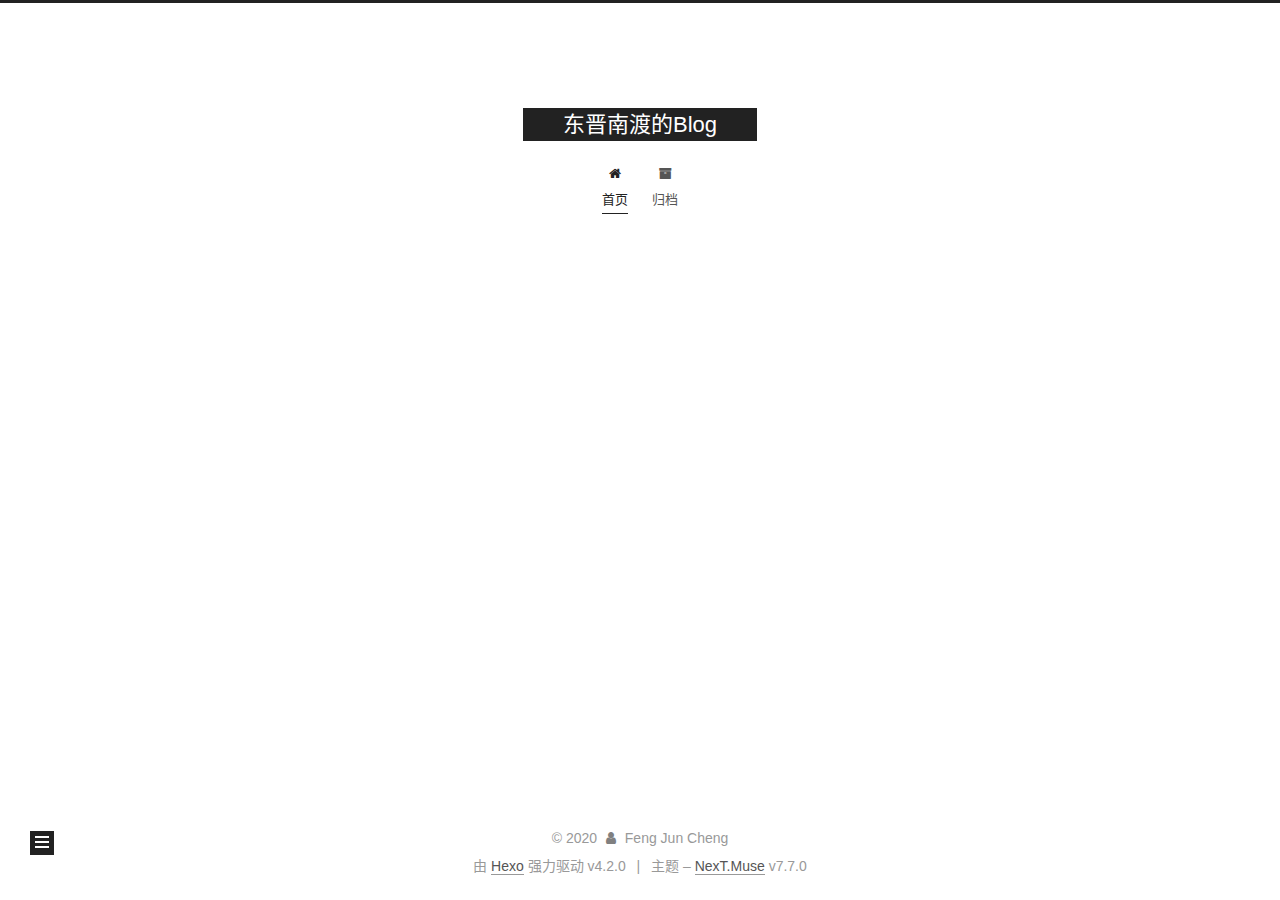
==== commit 12b48fa3: "Site updated: 2020-06-16 20:49:23" ====
--- a/index.html
+++ b/index.html
@@ -1,5 +1,5 @@
 <!DOCTYPE html>
-<html lang="en">
+<html lang="zh-CN">
 <head>
   <meta charset="UTF-8">
 <meta name="viewport" content="width=device-width, initial-scale=1, maximum-scale=2">
@@ -50,7 +50,7 @@
 <meta property="og:title" content="东晋南渡的Blog">
 <meta property="og:url" content="http://yoursite.com/index.html">
 <meta property="og:site_name" content="东晋南渡的Blog">
-<meta property="og:locale" content="en_US">
+<meta property="og:locale" content="zh_CN">
 <meta property="article:author" content="Feng Jun Cheng">
 <meta name="twitter:card" content="summary">
 
@@ -117,7 +117,7 @@
   </div>
 
   <div class="site-nav-toggle">
-    <div class="toggle" aria-label="Toggle navigation bar">
+    <div class="toggle" aria-label="切换导航栏">
       <span class="toggle-line toggle-line-first"></span>
       <span class="toggle-line toggle-line-middle"></span>
       <span class="toggle-line toggle-line-last"></span>
@@ -131,12 +131,12 @@
   <ul id="menu" class="menu">
         <li class="menu-item menu-item-home">
 
-    <a href="/" rel="section"><i class="fa fa-fw fa-home"></i>Home</a>
+    <a href="/" rel="section"><i class="fa fa-fw fa-home"></i>首页</a>
 
   </li>
         <li class="menu-item menu-item-archives">
 
-    <a href="/archives/" rel="section"><i class="fa fa-fw fa-archive"></i>Archives</a>
+    <a href="/archives/" rel="section"><i class="fa fa-fw fa-archive"></i>归档</a>
 
   </li>
   </ul>
@@ -164,8 +164,8 @@
         
   
   
-  <article itemscope itemtype="http://schema.org/Article" class="post-block home" lang="en">
-    <link itemprop="mainEntityOfPage" href="http://yoursite.com/2020/01/31/%E6%88%91%E7%9A%84%E7%AC%AC%E4%B8%80%E7%AF%87%E5%8D%9A%E5%AE%A2%E6%96%87%E7%AB%A0/">
+  <article itemscope itemtype="http://schema.org/Article" class="post-block home" lang="zh-CN">
+    <link itemprop="mainEntityOfPage" href="http://yoursite.com/2020/06/16/back-to-hexo/">
 
     <span hidden itemprop="author" itemscope itemtype="http://schema.org/Person">
       <meta itemprop="image" content="/images/avatar.gif">
@@ -179,7 +179,7 @@
       <header class="post-header">
         <h1 class="post-title" itemprop="name headline">
           
-            <a href="/2020/01/31/%E6%88%91%E7%9A%84%E7%AC%AC%E4%B8%80%E7%AF%87%E5%8D%9A%E5%AE%A2%E6%96%87%E7%AB%A0/" class="post-title-link" itemprop="url">我的第一篇博客文章</a>
+            <a href="/2020/06/16/back-to-hexo/" class="post-title-link" itemprop="url">back to hexo</a>
         </h1>
 
         <div class="post-meta">
@@ -187,10 +187,9 @@
               <span class="post-meta-item-icon">
                 <i class="fa fa-calendar-o"></i>
               </span>
-              <span class="post-meta-item-text">Posted on</span>
-              
-
-              <time title="Created: 2020-01-31 11:49:19 / Modified: 13:40:47" itemprop="dateCreated datePublished" datetime="2020-01-31T11:49:19+08:00">2020-01-31</time>
+              <span class="post-meta-item-text">发表于</span>
+
+              <time title="创建时间：2020-06-16 20:48:42" itemprop="dateCreated datePublished" datetime="2020-06-16T20:48:42+08:00">2020-06-16</time>
             </span>
 
           
@@ -204,82 +203,7 @@
     <div class="post-body" itemprop="articleBody">
 
       
-          <h2 id="第555"><a href="#第555" class="headerlink" title="第555"></a>第555</h2><p>内容</p>
-<hr>
-<h2 id="第二章"><a href="#第二章" class="headerlink" title="第二章"></a>第二章</h2><p>内容</p>
-<hr>
-<h2 id="参考文献"><a href="#参考文献" class="headerlink" title="参考文献"></a>参考文献</h2><p><a href="http://www.codesheep.com" target="_blank" rel="noopener">www.codesheep.com</a></p>
-
-      
-    </div>
-
-    
-    
-    
-      <footer class="post-footer">
-        <div class="post-eof"></div>
-      </footer>
-  </article>
-  
-  
-  
-
-        
-  
-  
-  <article itemscope itemtype="http://schema.org/Article" class="post-block home" lang="en">
-    <link itemprop="mainEntityOfPage" href="http://yoursite.com/2020/01/31/hello-world/">
-
-    <span hidden itemprop="author" itemscope itemtype="http://schema.org/Person">
-      <meta itemprop="image" content="/images/avatar.gif">
-      <meta itemprop="name" content="Feng Jun Cheng">
-      <meta itemprop="description" content="">
-    </span>
-
-    <span hidden itemprop="publisher" itemscope itemtype="http://schema.org/Organization">
-      <meta itemprop="name" content="东晋南渡的Blog">
-    </span>
-      <header class="post-header">
-        <h1 class="post-title" itemprop="name headline">
-          
-            <a href="/2020/01/31/hello-world/" class="post-title-link" itemprop="url">Hello World</a>
-        </h1>
-
-        <div class="post-meta">
-            <span class="post-meta-item">
-              <span class="post-meta-item-icon">
-                <i class="fa fa-calendar-o"></i>
-              </span>
-              <span class="post-meta-item-text">Posted on</span>
-
-              <time title="Created: 2020-01-31 11:41:50" itemprop="dateCreated datePublished" datetime="2020-01-31T11:41:50+08:00">2020-01-31</time>
-            </span>
-
-          
-
-        </div>
-      </header>
-
-    
-    
-    
-    <div class="post-body" itemprop="articleBody">
-
-      
-          <p>Welcome to <a href="https://hexo.io/" target="_blank" rel="noopener">Hexo</a>! This is your very first post. Check <a href="https://hexo.io/docs/" target="_blank" rel="noopener">documentation</a> for more info. If you get any problems when using Hexo, you can find the answer in <a href="https://hexo.io/docs/troubleshooting.html" target="_blank" rel="noopener">troubleshooting</a> or you can ask me on <a href="https://github.com/hexojs/hexo/issues" target="_blank" rel="noopener">GitHub</a>.</p>
-<h2 id="Quick-Start"><a href="#Quick-Start" class="headerlink" title="Quick Start"></a>Quick Start</h2><h3 id="Create-a-new-post"><a href="#Create-a-new-post" class="headerlink" title="Create a new post"></a>Create a new post</h3><figure class="highlight bash"><table><tr><td class="gutter"><pre><span class="line">1</span><br></pre></td><td class="code"><pre><span class="line">$ hexo new <span class="string">"My New Post"</span></span><br></pre></td></tr></table></figure>
-
-<p>More info: <a href="https://hexo.io/docs/writing.html" target="_blank" rel="noopener">Writing</a></p>
-<h3 id="Run-server"><a href="#Run-server" class="headerlink" title="Run server"></a>Run server</h3><figure class="highlight bash"><table><tr><td class="gutter"><pre><span class="line">1</span><br></pre></td><td class="code"><pre><span class="line">$ hexo server</span><br></pre></td></tr></table></figure>
-
-<p>More info: <a href="https://hexo.io/docs/server.html" target="_blank" rel="noopener">Server</a></p>
-<h3 id="Generate-static-files"><a href="#Generate-static-files" class="headerlink" title="Generate static files"></a>Generate static files</h3><figure class="highlight bash"><table><tr><td class="gutter"><pre><span class="line">1</span><br></pre></td><td class="code"><pre><span class="line">$ hexo generate</span><br></pre></td></tr></table></figure>
-
-<p>More info: <a href="https://hexo.io/docs/generating.html" target="_blank" rel="noopener">Generating</a></p>
-<h3 id="Deploy-to-remote-sites"><a href="#Deploy-to-remote-sites" class="headerlink" title="Deploy to remote sites"></a>Deploy to remote sites</h3><figure class="highlight bash"><table><tr><td class="gutter"><pre><span class="line">1</span><br></pre></td><td class="code"><pre><span class="line">$ hexo deploy</span><br></pre></td></tr></table></figure>
-
-<p>More info: <a href="https://hexo.io/docs/one-command-deployment.html" target="_blank" rel="noopener">Deployment</a></p>
-
+          
       
     </div>
 
@@ -339,10 +263,10 @@
 
       <ul class="sidebar-nav motion-element">
         <li class="sidebar-nav-toc">
-          Table of Contents
+          文章目录
         </li>
         <li class="sidebar-nav-overview">
-          Overview
+          站点概览
         </li>
       </ul>
 
@@ -361,8 +285,8 @@
       <div class="site-state-item site-state-posts">
           <a href="/archives/">
         
-          <span class="site-state-item-count">2</span>
-          <span class="site-state-item-name">posts</span>
+          <span class="site-state-item-count">1</span>
+          <span class="site-state-item-name">日志</span>
         </a>
       </div>
   </nav>
@@ -393,10 +317,10 @@
   </span>
   <span class="author" itemprop="copyrightHolder">Feng Jun Cheng</span>
 </div>
-  <div class="powered-by">Powered by <a href="https://hexo.io/" class="theme-link" rel="noopener" target="_blank">Hexo</a> v4.2.0
+  <div class="powered-by">由 <a href="https://hexo.io/" class="theme-link" rel="noopener" target="_blank">Hexo</a> 强力驱动 v4.2.0
   </div>
   <span class="post-meta-divider">|</span>
-  <div class="theme-info">Theme – <a href="https://muse.theme-next.org/" class="theme-link" rel="noopener" target="_blank">NexT.Muse</a> v7.7.0
+  <div class="theme-info">主题 – <a href="https://muse.theme-next.org/" class="theme-link" rel="noopener" target="_blank">NexT.Muse</a> v7.7.0
   </div>
 
         
--- a/css/main.css
+++ b/css/main.css
@@ -1153,7 +1153,7 @@
 }
 .links-of-author a::before,
 .links-of-author span.exturl::before {
-  background: #084911;
+  background: #b58e30;
   border-radius: 50%;
   content: ' ';
   display: inline-block;
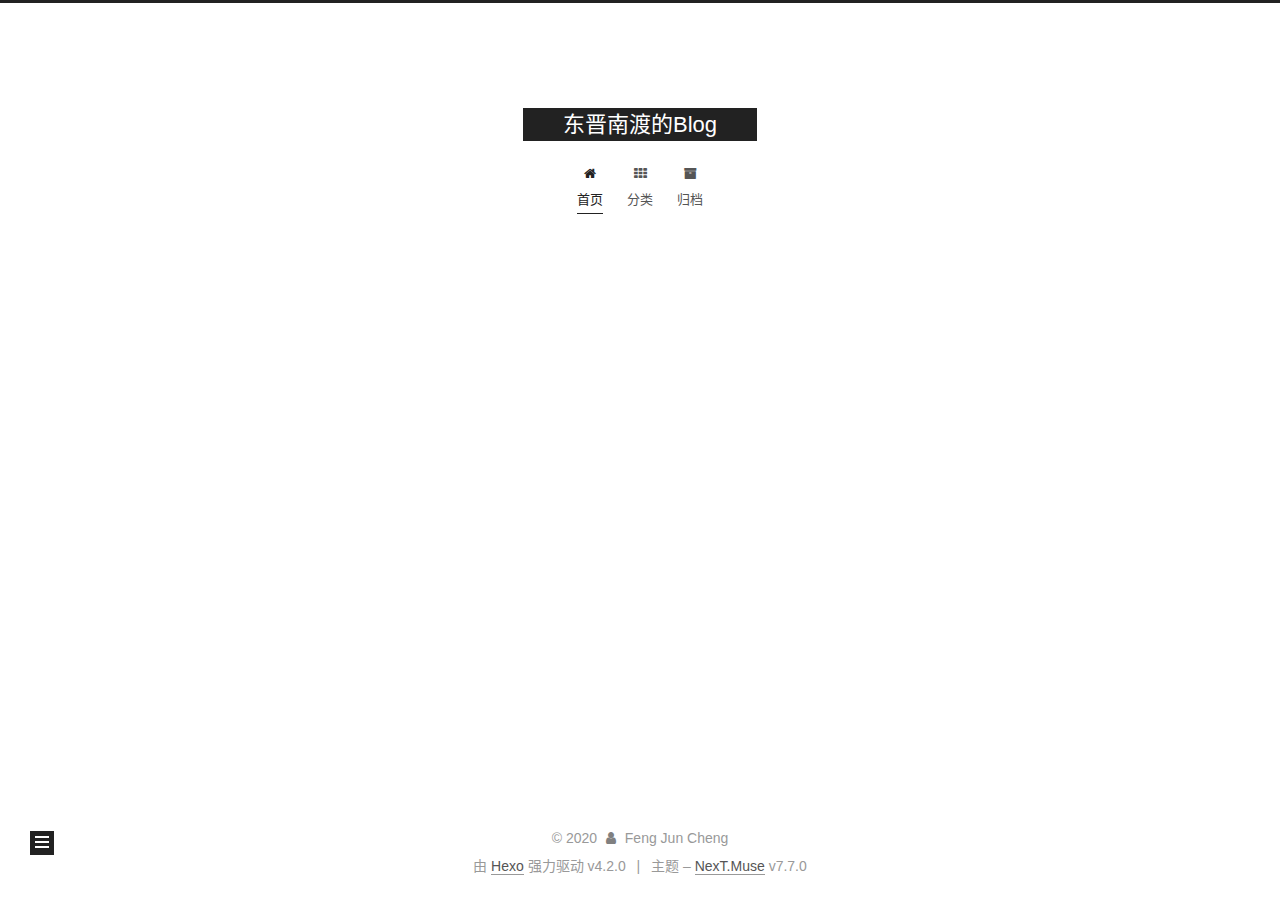
==== commit 4952b856: "Site updated: 2020-06-16 23:01:43" ====
--- a/index.html
+++ b/index.html
@@ -134,6 +134,11 @@
     <a href="/" rel="section"><i class="fa fa-fw fa-home"></i>首页</a>
 
   </li>
+        <li class="menu-item menu-item-categories">
+
+    <a href="/categories/" rel="section"><i class="fa fa-fw fa-th"></i>分类</a>
+
+  </li>
         <li class="menu-item menu-item-archives">
 
     <a href="/archives/" rel="section"><i class="fa fa-fw fa-archive"></i>归档</a>
@@ -179,7 +184,7 @@
       <header class="post-header">
         <h1 class="post-title" itemprop="name headline">
           
-            <a href="/2020/06/16/back-to-hexo/" class="post-title-link" itemprop="url">back to hexo</a>
+            <a href="/2020/06/16/back-to-hexo/" class="post-title-link" itemprop="url">Back to hexo</a>
         </h1>
 
         <div class="post-meta">
@@ -188,8 +193,20 @@
                 <i class="fa fa-calendar-o"></i>
               </span>
               <span class="post-meta-item-text">发表于</span>
-
-              <time title="创建时间：2020-06-16 20:48:42" itemprop="dateCreated datePublished" datetime="2020-06-16T20:48:42+08:00">2020-06-16</time>
+              
+
+              <time title="创建时间：2020-06-16 20:48:42 / 修改时间：22:58:29" itemprop="dateCreated datePublished" datetime="2020-06-16T20:48:42+08:00">2020-06-16</time>
+            </span>
+            <span class="post-meta-item">
+              <span class="post-meta-item-icon">
+                <i class="fa fa-folder-o"></i>
+              </span>
+              <span class="post-meta-item-text">分类于</span>
+                <span itemprop="about" itemscope itemtype="http://schema.org/Thing">
+                  <a href="/categories/%E9%9A%8F%E7%AC%94/" itemprop="url" rel="index">
+                    <span itemprop="name">随笔</span>
+                  </a>
+                </span>
             </span>
 
           
@@ -203,7 +220,8 @@
     <div class="post-body" itemprop="articleBody">
 
       
-          
+          <p>阔别半年,今天又重新把个人博客翻出来了，又看了一遍羊哥的保姆级教学视频。想着把hexo的思路理一理，把python的笔记记起来，算是今后学习生涯开始的一个标志吧。</p>
+
       
     </div>
 
@@ -289,6 +307,16 @@
           <span class="site-state-item-name">日志</span>
         </a>
       </div>
+      <div class="site-state-item site-state-categories">
+            <a href="/categories/">
+          
+        <span class="site-state-item-count">1</span>
+        <span class="site-state-item-name">分类</span></a>
+      </div>
+      <div class="site-state-item site-state-tags">
+        <span class="site-state-item-count">1</span>
+        <span class="site-state-item-name">标签</span>
+      </div>
   </nav>
 </div>
 
--- a/css/main.css
+++ b/css/main.css
@@ -1153,7 +1153,7 @@
 }
 .links-of-author a::before,
 .links-of-author span.exturl::before {
-  background: #b58e30;
+  background: #b634c1;
   border-radius: 50%;
   content: ' ';
   display: inline-block;
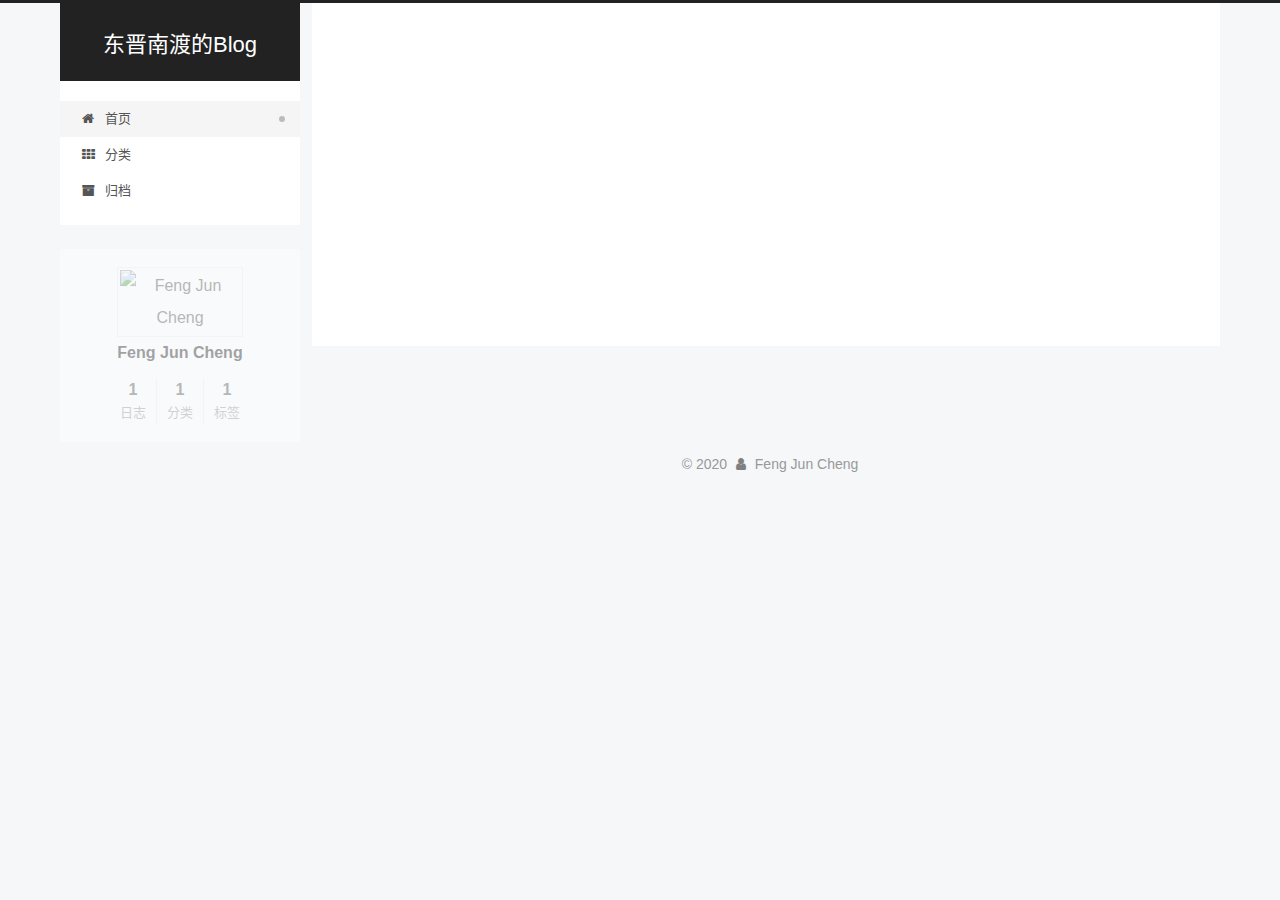
==== commit e0e07638: "Site updated: 2020-06-18 15:46:49" ====
--- a/index.html
+++ b/index.html
@@ -21,7 +21,7 @@
   var CONFIG = {
     hostname: new URL('http://yoursite.com').hostname,
     root: '/',
-    scheme: 'Muse',
+    scheme: 'Pisces',
     version: '7.7.0',
     exturl: false,
     sidebar: {"position":"left","display":"post","padding":18,"offset":12,"onmobile":false},
@@ -170,10 +170,10 @@
   
   
   <article itemscope itemtype="http://schema.org/Article" class="post-block home" lang="zh-CN">
-    <link itemprop="mainEntityOfPage" href="http://yoursite.com/2020/06/16/back-to-hexo/">
+    <link itemprop="mainEntityOfPage" href="http://yoursite.com/2020/06/16/Back-to-hexo/">
 
     <span hidden itemprop="author" itemscope itemtype="http://schema.org/Person">
-      <meta itemprop="image" content="/images/avatar.gif">
+      <meta itemprop="image" content="https://i.loli.net/2020/06/18/uzIM4cKx6Xa9Vnv.jpg">
       <meta itemprop="name" content="Feng Jun Cheng">
       <meta itemprop="description" content="">
     </span>
@@ -184,7 +184,7 @@
       <header class="post-header">
         <h1 class="post-title" itemprop="name headline">
           
-            <a href="/2020/06/16/back-to-hexo/" class="post-title-link" itemprop="url">Back to hexo</a>
+            <a href="/2020/06/16/Back-to-hexo/" class="post-title-link" itemprop="url">Back to hexo</a>
         </h1>
 
         <div class="post-meta">
@@ -295,6 +295,8 @@
 
       <div class="site-overview-wrap sidebar-panel">
         <div class="site-author motion-element" itemprop="author" itemscope itemtype="http://schema.org/Person">
+    <img class="site-author-image" itemprop="image" alt="Feng Jun Cheng"
+      src="https://i.loli.net/2020/06/18/uzIM4cKx6Xa9Vnv.jpg">
   <p class="site-author-name" itemprop="name">Feng Jun Cheng</p>
   <div class="site-description" itemprop="description"></div>
 </div>
@@ -345,11 +347,6 @@
   </span>
   <span class="author" itemprop="copyrightHolder">Feng Jun Cheng</span>
 </div>
-  <div class="powered-by">由 <a href="https://hexo.io/" class="theme-link" rel="noopener" target="_blank">Hexo</a> 强力驱动 v4.2.0
-  </div>
-  <span class="post-meta-divider">|</span>
-  <div class="theme-info">主题 – <a href="https://muse.theme-next.org/" class="theme-link" rel="noopener" target="_blank">NexT.Muse</a> v7.7.0
-  </div>
 
         
 
@@ -365,6 +362,8 @@
   </div>
 
   
+  
+  <script color='0,0,255' opacity='0.5' zIndex='-1' count='99' src="true"></script>
   <script src="/lib/anime.min.js"></script>
   <script src="/lib/velocity/velocity.min.js"></script>
   <script src="/lib/velocity/velocity.ui.min.js"></script>
@@ -374,7 +373,7 @@
 <script src="/js/motion.js"></script>
 
 
-<script src="/js/schemes/muse.js"></script>
+<script src="/js/schemes/pisces.js"></script>
 
 
 <script src="/js/next-boot.js"></script>
--- a/css/main.css
+++ b/css/main.css
@@ -155,7 +155,7 @@
   height: 100%;
 }
 body {
-  background: #fff;
+  background: #f5f7f9;
   color: #555;
   font-family: 'Lato', "PingFang SC", "Microsoft YaHei", sans-serif;
   font-size: 1em;
@@ -293,10 +293,10 @@
   border-bottom-width: 1px;
 }
 .btn {
-  background: #222;
-  border: 2px solid #222;
-  border-radius: 0;
-  color: #fff;
+  background: #fff;
+  border: 2px solid #555;
+  border-radius: 2px;
+  color: #555;
   display: inline-block;
   font-size: 0.875em;
   line-height: 2;
@@ -308,9 +308,9 @@
   transition-timing-function: ease-in-out;
 }
 .btn:hover {
-  background: #fff;
+  background: #222;
   border-color: #222;
-  color: #222;
+  color: #fff;
 }
 .btn + .btn {
   margin: 0 0 8px 8px;
@@ -888,9 +888,9 @@
   margin: 0.1em 0.2em;
 }
 .comment-button-group .comment-button.active {
-  background: #fff;
+  background: #222;
   border-color: #222;
-  color: #222;
+  color: #fff;
 }
 .comment-position {
   display: none;
@@ -915,16 +915,16 @@
 }
 .main-inner {
   margin: 0 auto;
-  width: 700px;
+  width: calc(100% - 20px);
 }
 @media (min-width: 1200px) {
   .main-inner {
-    width: 800px;
+    width: 1160px;
   }
 }
 @media (min-width: 1600px) {
   .main-inner {
-    width: 900px;
+    width: 73%;
   }
 }
 .header {
@@ -933,16 +933,16 @@
 .header-inner {
   margin: 0 auto;
   position: relative;
-  width: 700px;
+  width: calc(100% - 20px);
 }
 @media (min-width: 1200px) {
   .header-inner {
-    width: 800px;
+    width: 1160px;
   }
 }
 @media (min-width: 1600px) {
   .header-inner {
-    width: 900px;
+    width: 73%;
   }
 }
 .headband {
@@ -979,7 +979,7 @@
   vertical-align: top;
 }
 .site-subtitle {
-  color: #999;
+  color: #ddd;
   font-size: 0.8125em;
   margin-top: 10px;
 }
@@ -1120,23 +1120,23 @@
   display: inline-block;
 }
 .site-author-image {
-  border: 2px solid #333;
+  border: 1px solid #eee;
   display: block;
   height: auto;
   margin: 0 auto;
-  max-width: 96px;
+  max-width: 120px;
   padding: 2px;
 }
 .site-author-name {
-  color: #f5f5f5;
-  font-weight: normal;
-  margin: 5px 0 0;
+  color: #222;
+  font-weight: 600;
+  margin: 0;
   text-align: center;
 }
 .site-description {
   color: #999;
-  font-size: 1em;
-  margin-top: 5px;
+  font-size: 0.8125em;
+  margin-top: 0;
   text-align: center;
 }
 .links-of-author {
@@ -1153,7 +1153,7 @@
 }
 .links-of-author a::before,
 .links-of-author span.exturl::before {
-  background: #b634c1;
+  background: #8a9cff;
   border-radius: 50%;
   content: ' ';
   display: inline-block;
@@ -1246,14 +1246,14 @@
   margin-left: 10px;
 }
 .sidebar-nav li:hover {
-  color: #f5f5f5;
+  color: #fc6423;
 }
 .sidebar-nav .sidebar-nav-active {
-  border-bottom-color: #87daff;
-  color: #87daff;
+  border-bottom-color: #fc6423;
+  color: #fc6423;
 }
 .sidebar-nav .sidebar-nav-active:hover {
-  color: #87daff;
+  color: #fc6423;
 }
 .sidebar-panel {
   display: none;
@@ -1282,7 +1282,7 @@
   }
 }
 .sidebar-toggle:hover .toggle-line {
-  background: #87daff;
+  background: #fc6423;
 }
 .post-toc {
   font-size: 0.875em;
@@ -1297,16 +1297,16 @@
   padding-left: 0;
 }
 .post-toc ol a {
-  border-bottom-color: #555;
-  color: #999;
+  border-bottom-color: #ccc;
+  color: #666;
   transition-property: all;
   transition-delay: 0s;
   transition-duration: 0.2s;
   transition-timing-function: ease-in-out;
 }
 .post-toc ol a:hover {
-  border-bottom-color: #ccc;
-  color: #ccc;
+  border-bottom-color: #000;
+  color: #000;
 }
 .post-toc .nav-item {
   line-height: 1.8;
@@ -1327,14 +1327,14 @@
   display: block;
 }
 .post-toc .nav .active > a {
-  border-bottom-color: #87daff;
-  color: #87daff;
+  border-bottom-color: #fc6423;
+  color: #fc6423;
 }
 .post-toc .nav .active-current > a {
-  color: #87daff;
+  color: #fc6423;
 }
 .post-toc .nav .active-current > a:hover {
-  color: #87daff;
+  color: #fc6423;
 }
 .site-state {
   display: flex;
@@ -1349,7 +1349,7 @@
   padding: 0 15px;
 }
 .site-state-item:not(:first-child) {
-  border-left: 1px solid #333;
+  border-left: 1px solid #eee;
 }
 .site-state-item a {
   border-bottom: none;
@@ -1357,13 +1357,13 @@
 .site-state-item-count {
   color: inherit;
   display: block;
-  font-size: 1.25em;
+  font-size: 1em;
   font-weight: 600;
   text-align: center;
 }
 .site-state-item-name {
-  color: inherit;
-  font-size: 0.875em;
+  color: #999;
+  font-size: 0.8125em;
 }
 .footer {
   color: #999;
@@ -1380,16 +1380,16 @@
   box-sizing: border-box;
   margin: 0 auto;
   text-align: center;
-  width: 700px;
+  width: calc(100% - 20px);
 }
 @media (min-width: 1200px) {
   .footer-inner {
-    width: 800px;
+    width: 1160px;
   }
 }
 @media (min-width: 1600px) {
   .footer-inner {
-    width: 900px;
+    width: 73%;
   }
 }
 .with-love {
@@ -1465,7 +1465,7 @@
   cursor: pointer;
   font-size: 12px;
   left: 30px;
-  opacity: 1;
+  opacity: 0.6;
   padding: 0 6px;
   position: fixed;
   text-align: center;
@@ -1480,10 +1480,10 @@
   display: none;
 }
 .back-to-top:hover {
-  color: #87daff;
+  color: #fc6423;
 }
 .back-to-top.back-to-top-on {
-  bottom: 19px;
+  bottom: 30px;
 }
 @media (max-width: 991px) {
   .back-to-top {
@@ -2131,137 +2131,315 @@
 .tag-cloud a:hover {
   color: #222 !important;
 }
-@media (max-width: 767px) {
-  .header-inner,
-  .main-inner,
+.header {
+  margin: 0 auto;
+  position: relative;
+  width: calc(100% - 20px);
+}
+@media (min-width: 1200px) {
+  .header {
+    width: 1160px;
+  }
+}
+@media (min-width: 1600px) {
+  .header {
+    width: 73%;
+  }
+}
+@media (max-width: 991px) {
+  .header {
+    width: auto;
+  }
+}
+.header-inner {
+  background: #fff;
+  border-radius: initial;
+  box-shadow: initial;
+  overflow: hidden;
+  padding: 0;
+  position: absolute;
+  top: 0;
+  width: 240px;
+}
+@media (min-width: 1200px) {
+  .header-inner {
+    width: 240px;
+  }
+}
+@media (max-width: 991px) {
+  .header-inner {
+    border-radius: initial;
+    position: relative;
+    width: auto;
+  }
+}
+.main-inner {
+  align-items: flex-start;
+  display: flex;
+  justify-content: space-between;
+  flex-direction: row-reverse;
+}
+@media (max-width: 991px) {
+  .main-inner {
+    width: auto;
+  }
+}
+.content-wrap {
+  background: #fff;
+  border-radius: initial;
+  box-shadow: initial;
+  box-sizing: border-box;
+  padding: 40px;
+  width: calc(100% - 252px);
+}
+@media (max-width: 991px) {
+  .content-wrap {
+    border-radius: initial;
+    padding: 20px;
+    width: 100%;
+  }
+}
+.footer-inner {
+  padding-left: 260px;
+}
+.back-to-top {
+  left: auto;
+  right: 30px;
+}
+@media (max-width: 991px) {
+  .back-to-top {
+    right: 20px;
+  }
+}
+@media (max-width: 991px) {
   .footer-inner {
+    padding-left: 0;
+    padding-right: 0;
     width: auto;
   }
 }
-.header-inner {
-  padding-top: 100px;
-}
-@media (max-width: 767px) {
-  .header-inner {
-    padding-top: 50px;
-  }
-}
-.main-inner {
-  padding-bottom: 60px;
-}
-.content {
-  padding-top: 70px;
-}
-@media (max-width: 767px) {
-  .content {
-    padding-top: 35px;
-  }
-}
-embed {
-  display: block;
-  margin: 0 auto 25px auto;
-}
-.custom-logo .site-meta-headline {
-  text-align: center;
-}
-.custom-logo .brand {
+.site-brand-container {
+  position: relative;
+}
+.site-meta {
+  background: #222;
+  color: #fff;
+  padding: 20px 0;
+}
+@media (max-width: 991px) {
+  .site-meta {
+    box-shadow: 0 0 16px rgba(0,0,0,0.5);
+  }
+}
+.brand {
   background: none;
-}
-.custom-logo .site-title {
-  color: #222;
-  margin: 10px auto 0;
-}
-.custom-logo .site-title a {
-  border: 0;
+  padding: 0;
+}
+.brand:hover {
+  color: #fff;
+}
+.site-subtitle {
+  font-weight: initial;
+  margin: 10px 10px 0;
 }
 .custom-logo-image {
+  margin-top: 20px;
+}
+@media (max-width: 991px) {
+  .custom-logo-image {
+    display: none;
+  }
+}
+.site-nav-toggle {
+  left: 20px;
+  top: 50%;
+  transform: translateY(-50%);
+}
+@media (min-width: 768px) and (max-width: 991px) {
+  .site-nav-toggle {
+    display: block;
+  }
+}
+.site-nav-toggle .toggle .toggle-line {
   background: #fff;
-  margin: 0 auto;
-  max-width: 150px;
-  padding: 5px;
-}
-@media (max-width: 767px) {
+}
+@media (min-width: 768px) and (max-width: 991px) {
   .site-nav {
-    background: #fff;
-    border-bottom: 1px solid #ddd;
-    border-top: 1px solid #ddd;
-    left: 0;
-    margin: 0;
-    padding: 0;
-    width: 100%;
-  }
-}
-.site-nav-toggle {
-  top: 50px;
-}
-@media (max-width: 767px) {
-  .menu {
-    text-align: left;
+    display: none;
   }
 }
 .menu-item-active a,
 .menu .menu-item a:hover,
 .menu .menu-item span.exturl:hover {
-  border-bottom: 1px solid #222 !important;
-  color: #222;
-}
-@media (max-width: 767px) {
-  .menu-item-active a,
-  .menu .menu-item a:hover,
-  .menu .menu-item span.exturl:hover {
-    border-bottom: 1px dotted #ddd !important;
-  }
-}
-@media (max-width: 767px) {
-  .menu .menu-item {
-    display: block;
-    margin: 0 10px;
-  }
+  background: #f5f5f5;
+}
+.menu-item-active a::after,
+.menu .menu-item a:hover::after,
+.menu .menu-item span.exturl:hover::after {
+  background: #bbb;
+  border-radius: 50%;
+  content: ' ';
+  height: 6px;
+  margin-top: -3px;
+  position: absolute;
+  right: 15px;
+  top: 50%;
+  width: 6px;
+}
+.menu .menu-item {
+  display: block;
+  margin: 0;
 }
 .menu .menu-item a,
 .menu .menu-item span.exturl {
-  border-bottom: 1px solid transparent;
-}
-@media (max-width: 767px) {
-  .menu .menu-item a,
-  .menu .menu-item span.exturl {
-    padding: 5px 10px;
-  }
-}
-@media (min-width: 768px) and (max-width: 991px) {
-  .menu .menu-item .fa {
-    display: block;
-    line-height: 2;
-    margin-right: 0;
-    width: 100%;
-  }
-}
-@media (min-width: 992px) {
-  .menu .menu-item .fa {
-    display: block;
-    line-height: 2;
-    margin-right: 0;
-    width: 100%;
-  }
+  padding: 5px 20px;
+  position: relative;
+  text-align: left;
+  transition-property: background-color;
 }
 .menu .menu-item .badge {
+  background: #ccc;
+  border-radius: 10px;
+  color: #fff;
+  float: right;
+  padding: 2px 5px;
+  text-shadow: 1px 1px 0 rgba(0,0,0,0.1);
+  vertical-align: middle;
+}
+.sub-menu {
+  background: #fff;
+  border-bottom: 1px solid #ddd;
+  margin: 0;
+  padding: 6px 0;
+}
+.sub-menu .menu-item {
+  display: inline-block;
+}
+.sub-menu .menu-item a,
+.sub-menu .menu-item span.exturl {
+  margin: 5px 10px;
+  padding: initial;
+}
+.sub-menu .menu-item a:hover,
+.sub-menu .menu-item span.exturl:hover {
+  background: initial;
+  color: #fc6423;
+}
+.sub-menu .menu-item a::after,
+.sub-menu .menu-item span.exturl::after {
+  content: initial !important;
+}
+.sub-menu .menu-item-active a {
+  background: #fff;
+  border-bottom-color: #fc6423;
+  color: #fc6423;
+}
+.sub-menu .menu-item-active a:hover {
+  background: #fff;
+  border-bottom-color: #fc6423;
+}
+.sidebar {
+  background: #f5f7f9;
+  box-shadow: none;
+  margin-top: 100%;
+  position: static;
+  width: 240px;
+}
+@media (max-width: 991px) {
+  .sidebar {
+    display: none;
+  }
+}
+.sidebar a,
+.sidebar span.exturl {
+  color: #555;
+}
+.sidebar a:hover,
+.sidebar span.exturl:hover {
+  border-bottom-color: #222;
+  color: #222;
+}
+.sidebar-toggle {
+  display: none;
+}
+.sidebar-inner {
+  background: #fff;
+  border-radius: initial;
+  box-shadow: initial;
+  box-sizing: border-box;
+  color: #555;
+  width: 240px;
+  opacity: 0;
+}
+.sidebar-inner.affix {
+  position: fixed;
+  top: 12px;
+}
+.sidebar-inner.affix-bottom {
+  position: absolute;
+}
+.site-state-item {
+  padding: 0 10px;
+}
+.sidebar-button {
+  border-bottom: 1px dotted #ccc;
+  border-top: 1px dotted #ccc;
+  margin-top: 10px;
+  text-align: center;
+}
+.sidebar-button a {
+  border: 0;
+  color: #fc6423;
+  display: block;
+}
+.sidebar-button a:hover {
+  background: none;
+  border: 0;
+  color: #e34603;
+}
+.sidebar-button a:hover .fa {
+  color: #e34603;
+}
+.links-of-author {
+  display: flex;
+  flex-wrap: wrap;
+  margin-top: 10px;
+  justify-content: center;
+}
+.links-of-author-item {
+  margin: 5px 0 0;
+  width: 50%;
+}
+.links-of-author-item a,
+.links-of-author-item span.exturl {
+  box-sizing: border-box;
+  display: inline-block;
+  margin-bottom: 0;
+  margin-right: 0;
+  max-width: 216px;
+  overflow: hidden;
+  padding: 0 5px;
+  text-overflow: ellipsis;
+  white-space: nowrap;
+}
+.links-of-author-item a,
+.links-of-author-item span.exturl {
+  border-bottom: none;
+  display: block;
+  text-decoration: none;
+}
+.links-of-author-item a::before,
+.links-of-author-item span.exturl::before {
+  display: none;
+}
+.links-of-author-item a:hover,
+.links-of-author-item span.exturl:hover {
   background: #eee;
-  padding: 1px 4px;
-}
-.sub-menu {
-  margin: 10px 0;
-}
-.sub-menu .menu-item {
-  display: inline-block;
-}
-.sidebar {
-  left: -320px;
-}
-.sidebar.sidebar-active {
-  left: 0;
-}
-.sidebar {
-  transition: all 0.4s;
-  width: 320px;
-  z-index: 1200;
-}
+  border-radius: 4px;
+}
+.links-of-author-item .fa {
+  margin-right: 2px;
+}
+.links-of-blogroll-item {
+  padding: 0;
+}
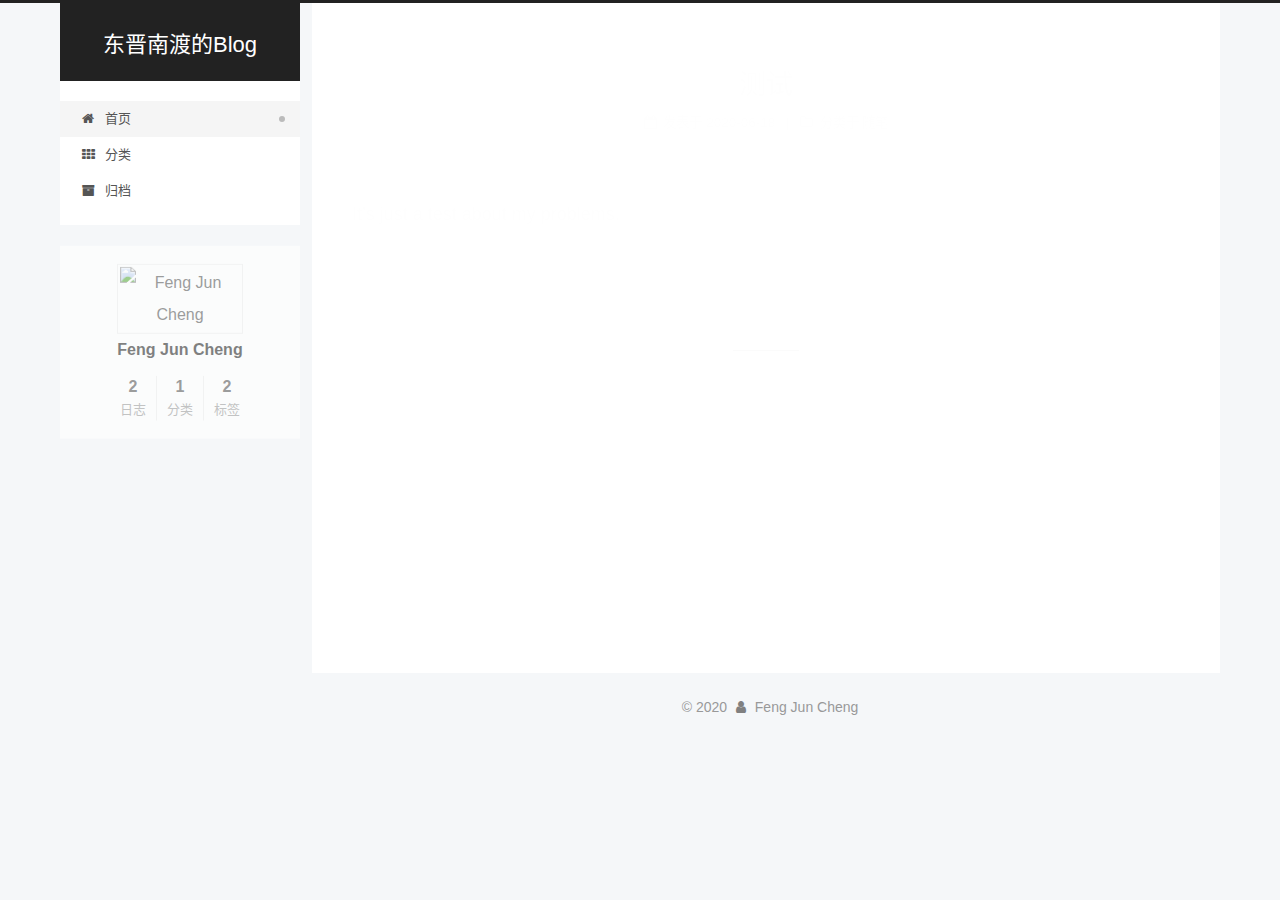
==== commit 28f86dd9: "Site updated: 2020-06-18 16:20:53" ====
--- a/index.html
+++ b/index.html
@@ -170,6 +170,77 @@
   
   
   <article itemscope itemtype="http://schema.org/Article" class="post-block home" lang="zh-CN">
+    <link itemprop="mainEntityOfPage" href="http://yoursite.com/2020/06/18/%E6%B5%8B%E8%AF%95/">
+
+    <span hidden itemprop="author" itemscope itemtype="http://schema.org/Person">
+      <meta itemprop="image" content="https://i.loli.net/2020/06/18/uzIM4cKx6Xa9Vnv.jpg">
+      <meta itemprop="name" content="Feng Jun Cheng">
+      <meta itemprop="description" content="">
+    </span>
+
+    <span hidden itemprop="publisher" itemscope itemtype="http://schema.org/Organization">
+      <meta itemprop="name" content="东晋南渡的Blog">
+    </span>
+      <header class="post-header">
+        <h1 class="post-title" itemprop="name headline">
+          
+            <a href="/2020/06/18/%E6%B5%8B%E8%AF%95/" class="post-title-link" itemprop="url">测试</a>
+        </h1>
+
+        <div class="post-meta">
+            <span class="post-meta-item">
+              <span class="post-meta-item-icon">
+                <i class="fa fa-calendar-o"></i>
+              </span>
+              <span class="post-meta-item-text">发表于</span>
+              
+
+              <time title="创建时间：2020-06-18 16:18:31 / 修改时间：16:20:02" itemprop="dateCreated datePublished" datetime="2020-06-18T16:18:31+08:00">2020-06-18</time>
+            </span>
+            <span class="post-meta-item">
+              <span class="post-meta-item-icon">
+                <i class="fa fa-folder-o"></i>
+              </span>
+              <span class="post-meta-item-text">分类于</span>
+                <span itemprop="about" itemscope itemtype="http://schema.org/Thing">
+                  <a href="/categories/%E9%9A%8F%E7%AC%94/" itemprop="url" rel="index">
+                    <span itemprop="name">随笔</span>
+                  </a>
+                </span>
+            </span>
+
+          
+
+        </div>
+      </header>
+
+    
+    
+    
+    <div class="post-body" itemprop="articleBody">
+
+      
+          <p>It’s just a test about my problems.</p>
+<p><img src="https://i.loli.net/2020/06/18/tQR1Ce9TkiNzJsB.jpg" alt=""></p>
+
+      
+    </div>
+
+    
+    
+    
+      <footer class="post-footer">
+        <div class="post-eof"></div>
+      </footer>
+  </article>
+  
+  
+  
+
+        
+  
+  
+  <article itemscope itemtype="http://schema.org/Article" class="post-block home" lang="zh-CN">
     <link itemprop="mainEntityOfPage" href="http://yoursite.com/2020/06/16/Back-to-hexo/">
 
     <span hidden itemprop="author" itemscope itemtype="http://schema.org/Person">
@@ -305,7 +376,7 @@
       <div class="site-state-item site-state-posts">
           <a href="/archives/">
         
-          <span class="site-state-item-count">1</span>
+          <span class="site-state-item-count">2</span>
           <span class="site-state-item-name">日志</span>
         </a>
       </div>
@@ -316,7 +387,7 @@
         <span class="site-state-item-name">分类</span></a>
       </div>
       <div class="site-state-item site-state-tags">
-        <span class="site-state-item-count">1</span>
+        <span class="site-state-item-count">2</span>
         <span class="site-state-item-name">标签</span>
       </div>
   </nav>
--- a/css/main.css
+++ b/css/main.css
@@ -1153,7 +1153,7 @@
 }
 .links-of-author a::before,
 .links-of-author span.exturl::before {
-  background: #8a9cff;
+  background: #ff6c33;
   border-radius: 50%;
   content: ' ';
   display: inline-block;
